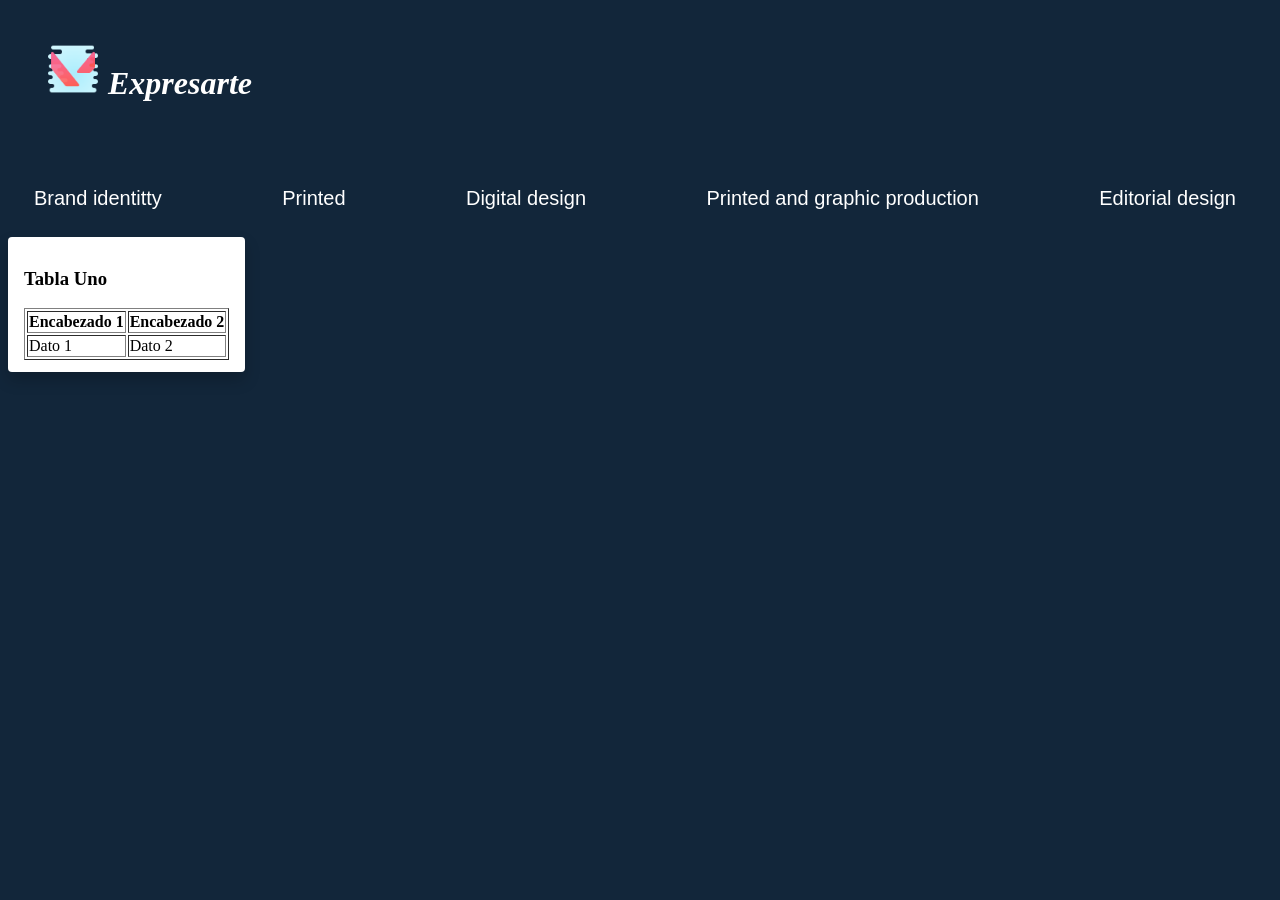
==== index.html @ c9716653 "first commit" ====
<!DOCTYPE html>
<html lang="en">
<head>
    <meta charset="UTF-8">
    <meta name="viewport" content="width=device-width, initial-scale=1.0">
    <title>Formal try</title>
    <link rel="stylesheet" href="styles.css">
</head>
<body class="body">
    <header class="navegacion">
        <ul class="navegacion logomain">
        <img src="img/valorant.png" alt="Logo de Valorant" class="logo">
        <h1 style="color: white;"><i>Expresarte</i></h1>
        </ul>
    </header>
        <ul class="navegacion">
            <li><button onclick="mostrarTab('tabla1')" class="buttons">Brand identitty</button></li>
            <li><button onclick="mostrarTab('tabla2')" class="buttons">Printed</button></li>
            <li><button onclick="mostrarTab('tabla3')" class="buttons">Digital design</button></li>
            <li><button onclick="mostrarTab('tabla3')" class="buttons">Printed and graphic production</button></li>
            <li><button onclick="mostrarTab('tabla3')" class="buttons">Editorial design</button></li>
        </ul>
    <div id="tabla1" class="contenido-tab">
        <h3>Tabla Uno</h3>
        <table border="1">
            <tr><th>Encabezado 1</th><th>Encabezado 2</th></tr>
            <tr><td>Dato 1</td><td>Dato 2</td></tr>
        </table>
    </div>
    <div id="tabla2" class="contenido-tab" style="display:none;">
        <h3>Tabla Dos</h3>
        <table border="1">
            <tr><th>Producto</th><th>Precio</th></tr>
            <tr><td>Manzanas</td><td>$1.00</td></tr>
        </table>
    </div>
    <script>
        function mostrarTab(idTab) {
            let contenidos = document.getElementsByClassName("contenido-tab");
            for (let i = 0; i < contenidos.length; i++) {
                contenidos[i].style.display = "none";
            }
            document.getElementById(idTab).style.display = "block";
        }
    </script>
</body>
</html>
---- styles.css ----
.navegacion{
    display: flex;
    justify-content: space-between;
    padding: 10px;
    list-style-type: none;
    padding-left: 20px;
    padding-right: 30px;
}

.buttons{
    display: inline-block;
    text-decoration: none;
    border:none;
    background-color: transparent; 
    color: white;
    font-size: 20px;
    cursor: pointer;
    transition: all 0.4s ease-in-out;
} 


/* cyberpunk mode */
.buttons:hover {
    text-shadow: -2px 0px 0px #00feff, 2px 0px 0px #ff4d00;
    border-color: white;
    transform: scale(1.05); 
} 

.buttons:hover {
    /* 3. Hover Styles (The "Bright" version) */
    color: #ffffff; 
    border-color: #ffffff;
    background-color: #162a44; /* Subtle background lighten */
    /* Adds a smooth outer glow */
    box-shadow: 0 0 15px rgba(255, 255, 255, 0.1);
    /* Optional: adds that chromatic "blue/red" tint from your image smoothly */
    text-shadow: -1px 0px 0px rgba(0, 255, 255, 0.5),1px 0px 0px rgba(255, 80, 0, 0.5);
}






.logo{
    width: 50px;
    height: 50px;
    margin-right: 10px;
    margin-bottom: 10px;
    justify-content: center;
}
.logomain{
    justify-content: center;

}

.body{
    /* background:black; */
    background: #12263A;
    background-repeat: no-repeat;
    background-size: cover;
}



/*  --------------------------------------------tabs of index2.html------------------------------------*/

/* Contenedor relativo para que el menú se posicione respecto al botón */
.dropdown-container {
    position: relative;
    display: inline-block;
}

/* Estilo del menú desplegable */
.contenido-tab {
    position: absolute; /* Esto hace que "flote" */
    background-color: white;
    min-width: 200px;
    box-shadow: 0px 8px 16px rgba(0,0,0,0.2); /* Sombrita como la de la imagen */
    padding: 12px 16px;
    z-index: 1; /* Para que esté por encima de todo */
    border-radius: 4px;
}

/* Estilo de los enlaces dentro del menú */
.contenido-tab a {
    color: #333;
    padding: 10px;
    text-decoration: none;
    display: block; /* Uno debajo de otro */
    border-bottom: 1px solid #f0f0f0;
}

.contenido-tab a:hover {
    background-color: #f9f9f9;
}
/* ------------------------------------------------------End tabs--------------------------------------------- */
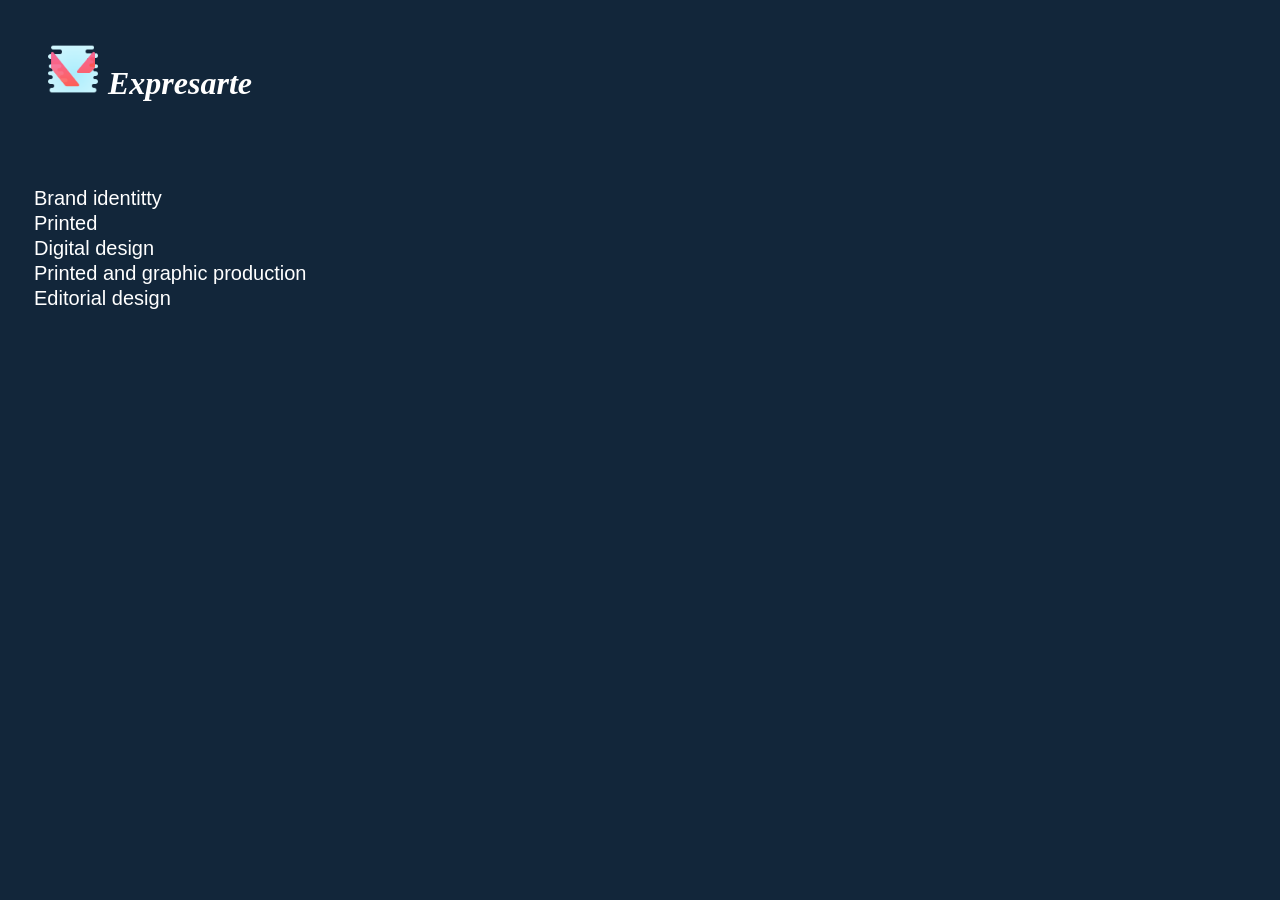
==== commit ca206d26: "2nd commit" ====
--- a/index.html
+++ b/index.html
@@ -9,18 +9,28 @@
 <body class="body">
     <header class="navegacion">
         <ul class="navegacion logomain">
-        <img src="img/valorant.png" alt="Logo de Valorant" class="logo">
+        <img src="img/icon.png" alt="Logo de Valorant" class="logo">
         <h1 style="color: white;"><i>Expresarte</i></h1>
         </ul>
     </header>
         <ul class="navegacion">
+        <div class="sub-navegacion">
             <li><button onclick="mostrarTab('tabla1')" class="buttons">Brand identitty</button></li>
             <li><button onclick="mostrarTab('tabla2')" class="buttons">Printed</button></li>
-            <li><button onclick="mostrarTab('tabla3')" class="buttons">Digital design</button></li>
-            <li><button onclick="mostrarTab('tabla3')" class="buttons">Printed and graphic production</button></li>
-            <li><button onclick="mostrarTab('tabla3')" class="buttons">Editorial design</button></li>
+            
+
+
+            <div><button onclick="toggleMenu(0)" class="buttons button-header">Digital design</button></div>
+            
+            
+
+            <li><button onclick="mostrarTab('tabla4')" class="buttons">Printed and graphic production</button></li>
+            <li><button onclick="mostrarTab('tabla5')" class="buttons">Editorial design</button></li>
+        </div>
         </ul>
-    <div id="tabla1" class="contenido-tab">
+        <ul>
+
+    <!-- <div id="tabla1" class="contenido-tab"> 
         <h3>Tabla Uno</h3>
         <table border="1">
             <tr><th>Encabezado 1</th><th>Encabezado 2</th></tr>
@@ -29,18 +39,29 @@
     </div>
     <div id="tabla2" class="contenido-tab" style="display:none;">
         <h3>Tabla Dos</h3>
-        <table border="1">
-            <tr><th>Producto</th><th>Precio</th></tr>
-            <tr><td>Manzanas</td><td>$1.00</td></tr>
-        </table>
-    </div>
+        <button type="button" onclick="window.location.href='intent/dorpdown1.html'">Volver a Tabla 1</button>
+    </div> -->
+            <div id="tabla3" class="myMenu hide menu-box">
+
+                <p><button onclick="mostrarTab('tabla3')" class="buttons">Web design</button></p>
+
+                <p><button onclick="mostrarTab('tabla4')" class="buttons">Motion graphics</button></p>
+            </div>
+        </ul>
+
     <script>
-        function mostrarTab(idTab) {
-            let contenidos = document.getElementsByClassName("contenido-tab");
-            for (let i = 0; i < contenidos.length; i++) {
-                contenidos[i].style.display = "none";
-            }
-            document.getElementById(idTab).style.display = "block";
+        // function mostrarTab(idTab) {
+        //     let contenidos = document.getElementsByClassName("contenido-tab");
+        //     for (let i = 0; i < contenidos.length; i++) {
+        //         contenidos[i].style.display = "none";
+        //     }
+        //     document.getElementById(idTab).style.display = "block";
+        // }
+        
+
+        function toggleMenu(index) {
+            var menu = document.getElementsByClassName("myMenu")[index];
+            menu.classList.toggle("show");
         }
     </script>
 </body>
--- a/styles.css
+++ b/styles.css
@@ -1,3 +1,13 @@
+
+.navegacion{
+    display: flex;
+    position: relative;
+    justify-content: space-between;
+    padding: 10px;
+    list-style-type: none;
+    padding-left: 20px;
+    padding-right: 30px;
+}
 
 .navegacion{
     display: flex;
@@ -25,19 +35,13 @@
     text-shadow: -2px 0px 0px #00feff, 2px 0px 0px #ff4d00;
     border-color: white;
     transform: scale(1.05); 
-} 
-
-.buttons:hover {
-    /* 3. Hover Styles (The "Bright" version) */
     color: #ffffff; 
     border-color: #ffffff;
-    background-color: #162a44; /* Subtle background lighten */
-    /* Adds a smooth outer glow */
+    background-color: #162a44; 
     box-shadow: 0 0 15px rgba(255, 255, 255, 0.1);
-    /* Optional: adds that chromatic "blue/red" tint from your image smoothly */
     text-shadow: -1px 0px 0px rgba(0, 255, 255, 0.5),1px 0px 0px rgba(255, 80, 0, 0.5);
 }
-
+/* final cyperpunk mode */
 
 
 
@@ -63,36 +67,34 @@
 }
 
 
+                                                            
+        /* This is the shortest way to hide something */
+.hide { display: none; }
+        /* This makes it show up */
+.show { display: block; }
 
-/*  --------------------------------------------tabs of index2.html------------------------------------*/
-
-/* Contenedor relativo para que el menú se posicione respecto al botón */
-.dropdown-container {
-    position: relative;
-    display: inline-block;
+.menu-box {
+    position: absolute; 
+    top: 40%;          
+    left: 40%;            
+    z-index: 999;       
+    background-color: black;
+    color: white;
+    padding: 10px;
+    width: 200px;
+    /* position: absolute;  
+    z-index: 999;        
+    background: white;   
+    border: 1px solid black;
+    width: 120px;
+    top: 100%;           
+    left: 0; */
 }
 
-/* Estilo del menú desplegable */
-.contenido-tab {
-    position: absolute; /* Esto hace que "flote" */
-    background-color: white;
-    min-width: 200px;
-    box-shadow: 0px 8px 16px rgba(0,0,0,0.2); /* Sombrita como la de la imagen */
-    padding: 12px 16px;
-    z-index: 1; /* Para que esté por encima de todo */
-    border-radius: 4px;
+.button-header {
+    position: relative; /* Needed for the dropdown to position correctly */
+    display: inline-block; /* Keeps the button's size to its content */
 }
 
-/* Estilo de los enlaces dentro del menú */
-.contenido-tab a {
-    color: #333;
-    padding: 10px;
-    text-decoration: none;
-    display: block; /* Uno debajo de otro */
-    border-bottom: 1px solid #f0f0f0;
-}
+                                                            
 
-.contenido-tab a:hover {
-    background-color: #f9f9f9;
-}
-/* ------------------------------------------------------End tabs--------------------------------------------- */
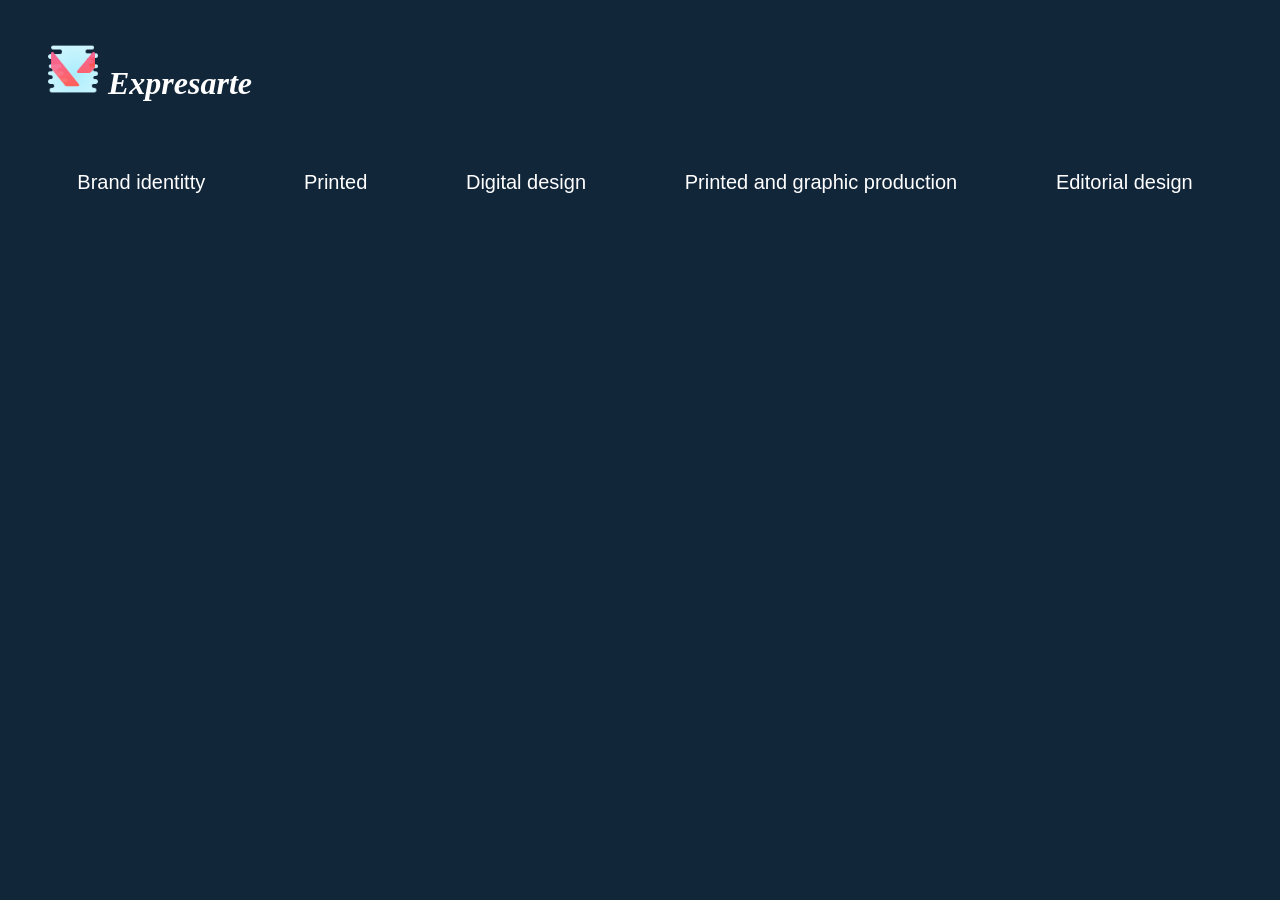
==== commit 8612c7f1: "dropdown" ====
--- a/index.html
+++ b/index.html
@@ -4,7 +4,7 @@
     <meta charset="UTF-8">
     <meta name="viewport" content="width=device-width, initial-scale=1.0">
     <title>Formal try</title>
-    <link rel="stylesheet" href="styles.css">
+    <link rel="stylesheet" href="styles/styles.css">
 </head>
 <body class="body">
     <header class="navegacion">
@@ -13,52 +13,50 @@
         <h1 style="color: white;"><i>Expresarte</i></h1>
         </ul>
     </header>
-        <ul class="navegacion">
-        <div class="sub-navegacion">
-            <li><button onclick="mostrarTab('tabla1')" class="buttons">Brand identitty</button></li>
-            <li><button onclick="mostrarTab('tabla2')" class="buttons">Printed</button></li>
+
+    <nav class="navegacion-main">
+        <div><button onclick="toggleMenu(0)" class="buttons button-header wrapper">Brand identitty</button></div>
+        <div class="myMenu hide menu-box">
+            <p><button onclick="mostrarTab('tabla3')" class="buttons">Web design</button></p>
+            <p><button onclick="mostrarTab('tabla4')" class="buttons">Motion graphics</button></p>
+        </div>
             
 
-
-            <div><button onclick="toggleMenu(0)" class="buttons button-header">Digital design</button></div>
-            
+        <div><button onclick="toggleMenu(1)" class="buttons button-header wrapper">Printed</button></div>
+        <div class="myMenu hide menu-box">
+            <p><button onclick="mostrarTab('tabla3')" class="buttons">Web design</button></p>
+            <p><button onclick="mostrarTab('tabla4')" class="buttons">Motion graphics</button></p>
+        </div>
             
 
-            <li><button onclick="mostrarTab('tabla4')" class="buttons">Printed and graphic production</button></li>
-            <li><button onclick="mostrarTab('tabla5')" class="buttons">Editorial design</button></li>
+        <div><button onclick="toggleMenu(2)" class="buttons button-header wrapper">Digital design</button></div>
+        <div class="myMenu hide menu-box">
+            <p><button onclick="mostrarTab('tabla3')" class="buttons">Web design</button></p>
+            <p><button onclick="mostrarTab('tabla4')" class="buttons">Motion graphics</button></p>
         </div>
-        </ul>
-        <ul>
+            
 
-    <!-- <div id="tabla1" class="contenido-tab"> 
-        <h3>Tabla Uno</h3>
-        <table border="1">
-            <tr><th>Encabezado 1</th><th>Encabezado 2</th></tr>
-            <tr><td>Dato 1</td><td>Dato 2</td></tr>
-        </table>
-    </div>
-    <div id="tabla2" class="contenido-tab" style="display:none;">
-        <h3>Tabla Dos</h3>
-        <button type="button" onclick="window.location.href='intent/dorpdown1.html'">Volver a Tabla 1</button>
-    </div> -->
-            <div id="tabla3" class="myMenu hide menu-box">
+        <div><button onclick="toggleMenu(3)" class="buttons button-header wrapper">Printed and graphic production</button></div>
+        <div class="myMenu hide menu-box">
+            <p><button onclick="mostrarTab('tabla3')" class="buttons">Web design</button></p>
+            <p><button onclick="mostrarTab('tabla4')" class="buttons">Motion graphics</button></p>
+        </div>
 
-                <p><button onclick="mostrarTab('tabla3')" class="buttons">Web design</button></p>
 
-                <p><button onclick="mostrarTab('tabla4')" class="buttons">Motion graphics</button></p>
-            </div>
-        </ul>
+        <div><button onclick="toggleMenu(4)" class="buttons button-header wrapper">Editorial design</button></div>
+        <div class="myMenu hide menu-box">
+            <p><button onclick="mostrarTab('tabla3')" class="buttons">Web design</button></p>
+            <p><button onclick="mostrarTab('tabla4')" class="buttons">Motion graphics</button></p>
+        </div>
+            
+    </nav>
+
+
+
+
+
 
     <script>
-        // function mostrarTab(idTab) {
-        //     let contenidos = document.getElementsByClassName("contenido-tab");
-        //     for (let i = 0; i < contenidos.length; i++) {
-        //         contenidos[i].style.display = "none";
-        //     }
-        //     document.getElementById(idTab).style.display = "block";
-        // }
-        
-
         function toggleMenu(index) {
             var menu = document.getElementsByClassName("myMenu")[index];
             menu.classList.toggle("show");
--- a/styles/styles.css
+++ b/styles/styles.css
@@ -0,0 +1,92 @@
+
+.navegacion{
+    display: flex;
+    justify-content: space-between;
+    padding: 10px;
+    list-style-type: none;
+    padding-left: 20px;
+    padding-right: 30px;
+}
+
+.navegacion-main{
+    display: flex;
+    justify-content: space-around;
+    padding: 10px;
+    list-style-type: none;
+    padding-left: 20px;
+    padding-right: 30px;
+    flex-direction: row;
+    position: relative;
+}
+
+.buttons{
+    display: inline-block;
+    text-decoration: none;
+    border:none;
+    background-color: transparent; 
+    color: white;
+    font-size: 20px;
+    cursor: pointer;
+    transition: all 0.4s ease-in-out;
+} 
+
+
+/* cyberpunk mode */
+.buttons:hover {
+    text-shadow: -2px 0px 0px #00feff, 2px 0px 0px #ff4d00;
+    border-color: white;
+    transform: scale(1.05); 
+    color: #ffffff; 
+    border-color: #ffffff;
+    background-color: #162a44; 
+    box-shadow: 0 0 15px rgba(255, 255, 255, 0.1);
+    text-shadow: -1px 0px 0px rgba(0, 255, 255, 0.5),1px 0px 0px rgba(255, 80, 0, 0.5);
+}
+/* final cyperpunk mode */
+
+
+
+
+
+.logo{
+    width: 50px;
+    height: 50px;
+    margin-right: 10px;
+    margin-bottom: 10px;
+    justify-content: center;
+}
+.logomain{
+    justify-content: center;
+
+}
+
+.body{
+    /* background:black; */
+    background: #12263A;
+    background-repeat: no-repeat;
+    background-size: cover;
+}
+
+
+                                                            
+        /* This is the shortest way to hide something */
+.hide { display: none; }
+        /* This makes it show up */
+.show { display: block; }
+
+.menu-box {
+    position: absolute; 
+    background-color: black;
+    color: white;
+    padding: 10px;
+    width: 200px;
+    margin-top: 30px;
+}
+
+.button-header {
+    position: relative; /* Needed for the dropdown to position correctly */
+    display: inline-block; /* Keeps the button's size to its content */
+}
+
+                                                            
+
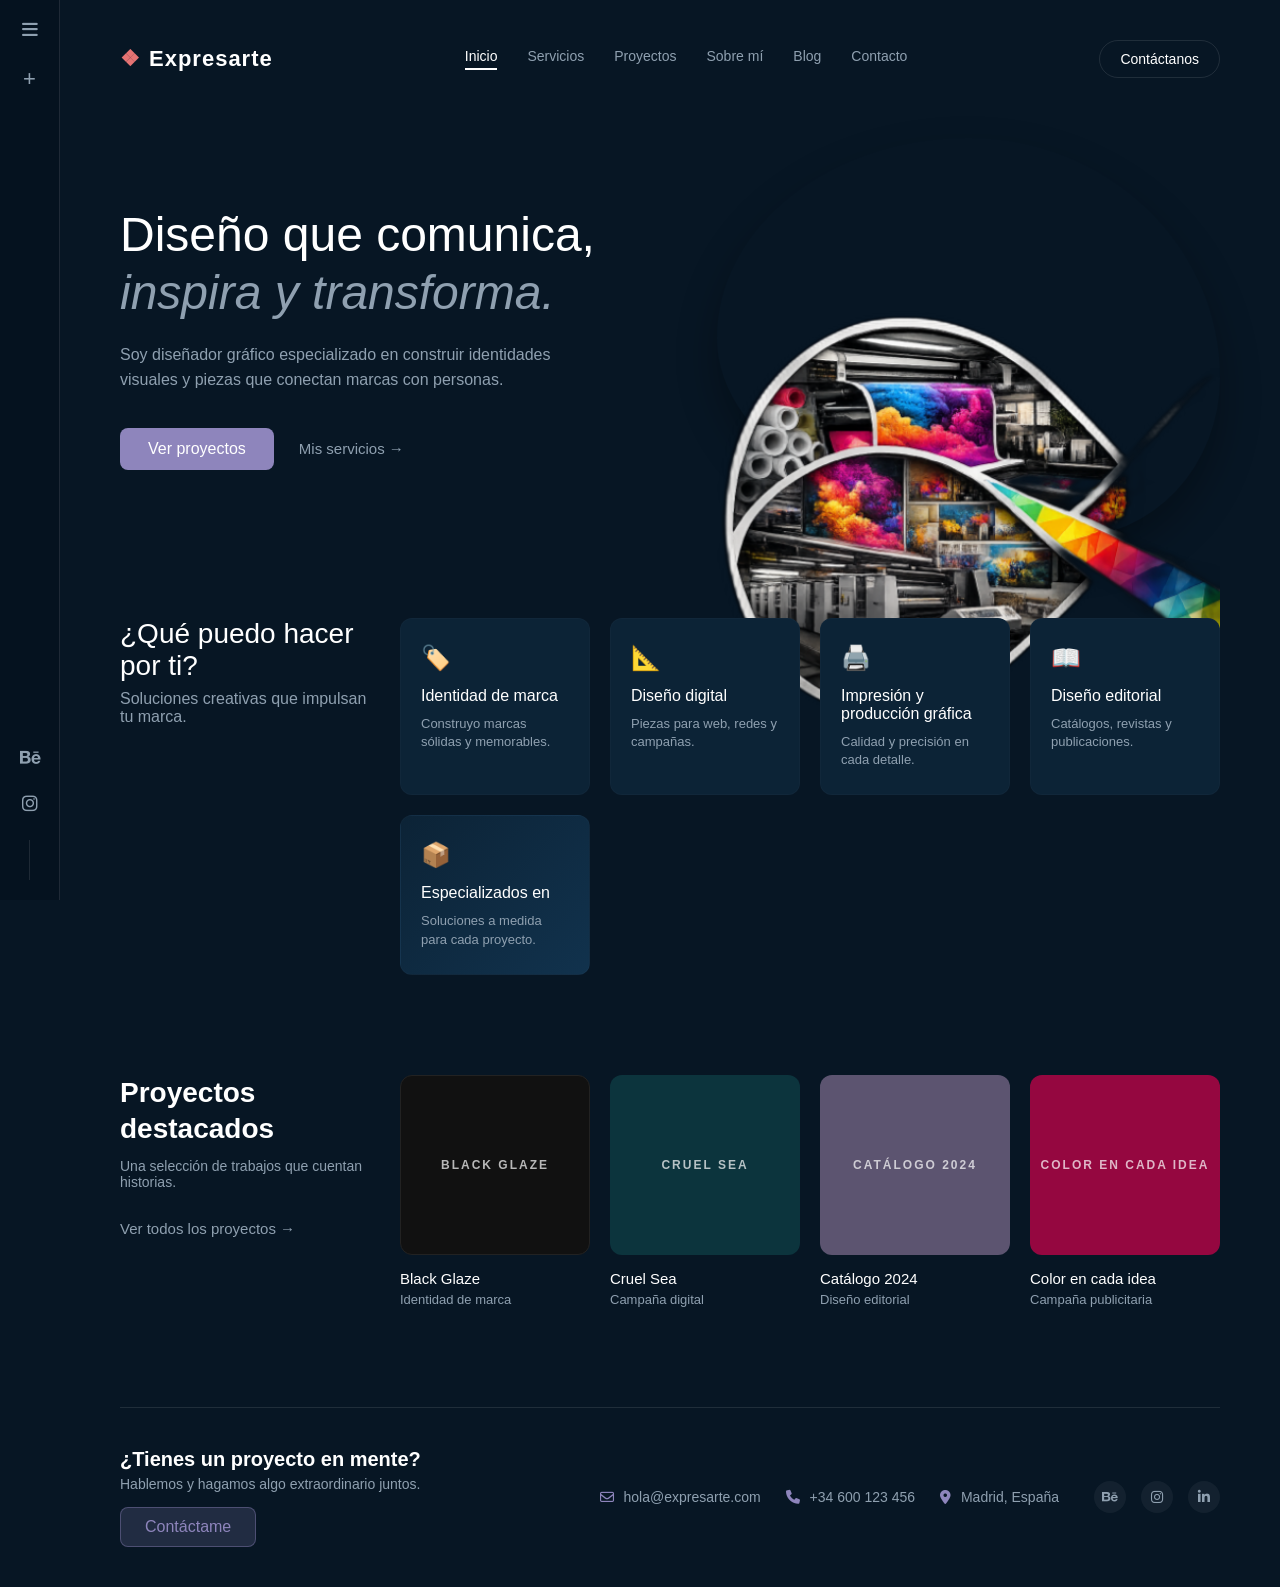
==== commit 5cfecded: "New structure and style" ====
--- a/index.html
+++ b/index.html
@@ -1,66 +1,147 @@
-<!DOCTYPE html>
-<html lang="en">
-<head>
-    <meta charset="UTF-8">
-    <meta name="viewport" content="width=device-width, initial-scale=1.0">
-    <title>Formal try</title>
-    <link rel="stylesheet" href="styles/styles.css">
-</head>
-<body class="body">
-    <header class="navegacion">
-        <ul class="navegacion logomain">
-        <img src="img/icon.png" alt="Logo de Valorant" class="logo">
-        <h1 style="color: white;"><i>Expresarte</i></h1>
-        </ul>
-    </header>
-
-    <nav class="navegacion-main">
-        <div><button onclick="toggleMenu(0)" class="buttons button-header wrapper">Brand identitty</button></div>
-        <div class="myMenu hide menu-box">
-            <p><button onclick="mostrarTab('tabla3')" class="buttons">Web design</button></p>
-            <p><button onclick="mostrarTab('tabla4')" class="buttons">Motion graphics</button></p>
-        </div>
-            
-
-        <div><button onclick="toggleMenu(1)" class="buttons button-header wrapper">Printed</button></div>
-        <div class="myMenu hide menu-box">
-            <p><button onclick="mostrarTab('tabla3')" class="buttons">Web design</button></p>
-            <p><button onclick="mostrarTab('tabla4')" class="buttons">Motion graphics</button></p>
-        </div>
-            
-
-        <div><button onclick="toggleMenu(2)" class="buttons button-header wrapper">Digital design</button></div>
-        <div class="myMenu hide menu-box">
-            <p><button onclick="mostrarTab('tabla3')" class="buttons">Web design</button></p>
-            <p><button onclick="mostrarTab('tabla4')" class="buttons">Motion graphics</button></p>
-        </div>
-            
-
-        <div><button onclick="toggleMenu(3)" class="buttons button-header wrapper">Printed and graphic production</button></div>
-        <div class="myMenu hide menu-box">
-            <p><button onclick="mostrarTab('tabla3')" class="buttons">Web design</button></p>
-            <p><button onclick="mostrarTab('tabla4')" class="buttons">Motion graphics</button></p>
-        </div>
-
-
-        <div><button onclick="toggleMenu(4)" class="buttons button-header wrapper">Editorial design</button></div>
-        <div class="myMenu hide menu-box">
-            <p><button onclick="mostrarTab('tabla3')" class="buttons">Web design</button></p>
-            <p><button onclick="mostrarTab('tabla4')" class="buttons">Motion graphics</button></p>
-        </div>
-            
-    </nav>
-
-
-
-
-
-
-    <script>
-        function toggleMenu(index) {
-            var menu = document.getElementsByClassName("myMenu")[index];
-            menu.classList.toggle("show");
-        }
-    </script>
-</body>
-</html>+<!DOCTYPE html>
+<html lang="es">
+<head>
+    <meta charset="UTF-8">
+    <meta name="viewport" content="width=device-width, initial-scale=1.0">
+    <title>Expresarte - Portafolio de Diseño</title>
+    <link rel="stylesheet" href="styles.css">
+    <link rel="stylesheet" href="https://cdnjs.cloudflare.com/ajax/libs/font-awesome/6.0.0/css/all.min.css">
+</head>
+<body>
+
+    <aside class="sidebar">
+        <div class="sidebar-top">
+            <button class="menu-toggle"><i class="fa-solid fa-bars"></i></button>
+            <button class="add-btn">+</button>
+        </div>
+        <div class="sidebar-bottom">
+            <a href="#"><i class="fa-brands fa-behance"></i></a>
+            <a href="#"><i class="fa-brands fa-instagram"></i></a>
+            <div class="line"></div>
+        </div>
+    </aside>
+
+    <main class="main-container">
+
+        <header class="navbar">
+            <div class="logo">
+                <span class="logo-icon">❖</span> Expresarte
+            </div>
+            <nav class="nav-links">
+                <a href="#" class="active">Inicio</a>
+                <a href="#">Servicios</a>
+                <a href="#">Proyectos</a>
+                <a href="#">Sobre mí</a>
+                <a href="#">Blog</a>
+                <a href="#">Contacto</a>
+            </nav>
+            <a href="#" class="btn-outline">Contáctanos</a>
+        </header>
+
+        <section class="hero">
+            <div class="hero-text">
+                <h1>Diseño que comunica, <span class="italic-text">inspira y transforma.</span></h1>
+                <p>Soy diseñador gráfico especializado en construir identidades visuales y piezas que conectan marcas con personas.</p>
+                <div class="hero-cta">
+                    <a href="#" class="btn-primary">Ver proyectos</a>
+                    <a href="#" class="btn-link">Mis servicios →</a>
+                </div>
+            </div>
+            <div class="hero-image-container">
+                <div class="hero-shape-bg"><img src="schemebg.png" alt="imagen"></div>
+            </div>
+        </section>
+
+        <section class="services">
+            <div class="section-title">
+                <h2>¿Qué puedo hacer por ti?</h2>
+                <p>Soluciones creativas que impulsan tu marca.</p>
+            </div>
+            <div class="services-grid">
+                <div class="service-card">
+                    <div class="service-icon">🏷️</div>
+                    <h3>Identidad de marca</h3>
+                    <p>Construyo marcas sólidas y memorables.</p>
+                </div>
+                <div class="service-card">
+                    <div class="service-icon">📐</div>
+                    <h3>Diseño digital</h3>
+                    <p>Piezas para web, redes y campañas.</p>
+                </div>
+                <div class="service-card">
+                    <div class="service-icon">🖨️</div>
+                    <h3>Impresión y producción gráfica</h3>
+                    <p>Calidad y precisión en cada detalle.</p>
+                </div>
+                <div class="service-card">
+                    <div class="service-icon">📖</div>
+                    <h3>Diseño editorial</h3>
+                    <p>Catálogos, revistas y publicaciones.</p>
+                </div>
+                <div class="service-card highlight">
+                    <div class="service-icon">📦</div>
+                    <h3>Especializados en</h3>
+                    <p>Soluciones a medida para cada proyecto.</p>
+                </div>
+            </div>
+        </section>
+
+        <section class="projects">
+            <div class="section-title-side">
+                <h2>Proyectos destacados</h2>
+                <p>Una selección de trabajos que cuentan historias.</p>
+                <a href="#" class="btn-link-alt">Ver todos los proyectos →</a>
+            </div>
+            <div class="projects-grid">
+                <div class="project-card">
+                    <div class="project-img bg-black-glaze">
+                        <span class="mock-logo">BLACK GLAZE</span>
+                    </div>
+                    <h3>Black Glaze</h3>
+                    <p>Identidad de marca</p>
+                </div>
+                <div class="project-card">
+                    <div class="project-img bg-cruel-sea">
+                        <span class="mock-logo">CRUEL SEA</span>
+                    </div>
+                    <h3>Cruel Sea</h3>
+                    <p>Campaña digital</p>
+                </div>
+                <div class="project-card">
+                    <div class="project-img bg-catalogo">
+                        <span class="mock-logo">CATÁLOGO 2024</span>
+                    </div>
+                    <h3>Catálogo 2024</h3>
+                    <p>Diseño editorial</p>
+                </div>
+                <div class="project-card">
+                    <div class="project-img bg-color-idea">
+                        <span class="mock-logo">COLOR EN CADA IDEA</span>
+                    </div>
+                    <h3>Color en cada idea</h3>
+                    <p>Campaña publicitaria</p>
+                </div>
+            </div>
+        </section>
+
+        <footer class="footer-banner">
+            <div class="footer-cta">
+                <h3>¿Tienes un proyecto en mente?</h3>
+                <p>Hablemos y hagamos algo extraordinario juntos.</p>
+                <a href="#" class="btn-primary-light">Contáctame</a>
+            </div>
+            <div class="footer-info">
+                <span><i class="fa-regular fa-envelope"></i> hola@expresarte.com</span>
+                <span><i class="fa-solid fa-phone"></i> +34 600 123 456</span>
+                <span><i class="fa-solid fa-location-dot"></i> Madrid, España</span>
+                <div class="footer-socials">
+                    <a href="#"><i class="fa-brands fa-behance"></i></a>
+                    <a href="#"><i class="fa-brands fa-instagram"></i></a>
+                    <a href="#"><i class="fa-brands fa-linkedin-in"></i></a>
+                </div>
+            </div>
+        </footer>
+
+    </main>
+</body>
+</html>
--- a/styles.css
+++ b/styles.css
@@ -0,0 +1,438 @@
+
+:root {
+    --bg-dark: #071624;
+    --bg-card: #0c2336;
+    --text-light: #ffffff;
+    --text-muted: #8fa0b0;
+    --accent-purple: #8e85bc;
+    --accent-purple-hover: #776ea3;
+    --border-color: rgba(255, 255, 255, 0.1);
+}
+
+* {
+    margin: 0;
+    padding: 0;
+    box-sizing: border-box;
+    font-family: 'Segoe UI', Tahoma, Geneva, Verdana, sans-serif;
+}
+
+body {
+    background-color: var(--bg-dark);
+    color: var(--text-light);
+    display: flex;
+    min-height: 100vh;
+    overflow-x: hidden;
+}
+
+
+.sidebar {
+    width: 60px;
+    background-color: rgba(5, 15, 26, 0.5);
+    border-right: 1px solid var(--border-color);
+    display: flex;
+    flex-direction: column;
+    justify-content: space-between;
+    align-items: center;
+    padding: 20px 0;
+    position: fixed;
+    height: 100vh;
+    z-index: 10;
+}
+
+.sidebar-top, .sidebar-bottom {
+    display: flex;
+    flex-direction: column;
+    align-items: center;
+    gap: 25px;
+}
+
+.sidebar button, .sidebar a {
+    background: none;
+    border: none;
+    color: var(--text-muted);
+    font-size: 18px;
+    cursor: pointer;
+    text-decoration: none;
+    transition: color 0.3s;
+}
+
+.sidebar a:hover, .sidebar button:hover {
+    color: var(--text-light);
+}
+
+.add-btn {
+    font-size: 22px !important;
+}
+
+.line {
+    width: 1px;
+    height: 40px;
+    background-color: var(--border-color);
+}
+
+
+.main-container {
+    margin-left: 60px;
+    width: calc(100% - 60px);
+    padding: 40px 60px;
+    max-width: 1400px;
+    margin-right: auto;
+}
+
+
+.navbar {
+    display: flex;
+    justify-content: space-between;
+    align-items: center;
+    margin-bottom: 60px;
+}
+
+.logo {
+    font-size: 22px;
+    font-weight: bold;
+    letter-spacing: 1px;
+    display: flex;
+    align-items: center;
+    gap: 8px;
+}
+
+.logo-icon {
+    color: #e57373; /* Tono coral suave del isotipo original */
+}
+
+.nav-links {
+    display: flex;
+    gap: 30px;
+}
+
+.nav-links a {
+    color: var(--text-muted);
+    text-decoration: none;
+    font-size: 14px;
+    transition: color 0.3s;
+}
+
+.nav-links a:hover, .nav-links a.active {
+    color: var(--text-light);
+    border-bottom: 2px solid var(--text-light);
+    padding-bottom: 4px;
+}
+
+
+.btn-outline {
+    border: 1px solid var(--border-color);
+    padding: 10px 20px;
+    border-radius: 20px;
+    color: var(--text-light);
+    text-decoration: none;
+    font-size: 14px;
+    transition: background 0.3s;
+}
+
+.btn-outline:hover {
+    background-color: rgba(255, 255, 255, 0.05);
+}
+
+.btn-primary {
+    background-color: var(--accent-purple);
+    color: var(--text-light);
+    padding: 12px 28px;
+    border-radius: 8px;
+    text-decoration: none;
+    font-weight: 500;
+    transition: background 0.3s;
+}
+
+.btn-primary:hover {
+    background-color: var(--accent-purple-hover);
+}
+
+.btn-link, .btn-link-alt {
+    color: var(--text-muted);
+    text-decoration: none;
+    display: inline-flex;
+    align-items: center;
+    font-size: 15px;
+    transition: color 0.3s;
+}
+
+.btn-link:hover, .btn-link-alt:hover {
+    color: var(--text-light);
+}
+
+
+.hero {
+    display: grid;
+    grid-template-columns: 1.2fr 1fr;
+    gap: 40px;
+    align-items: center;
+    margin-bottom: 80px;
+}
+
+.hero-text h1 {
+    font-size: 48px;
+    font-weight: 400;
+    line-height: 1.2;
+    margin-bottom: 20px;
+}
+
+.italic-text {
+    font-style: italic;
+    color: var(--text-muted);
+}
+
+.hero-text p {
+    color: var(--text-muted);
+    font-size: 16px;
+    line-height: 1.6;
+    margin-bottom: 35px;
+    max-width: 450px;
+}
+
+.hero-cta {
+    display: flex;
+    align-items: center;
+    gap: 25px;
+}
+
+
+.hero-image-container {
+    height: 400px;
+    background-image: url('https://via.placeholder.com/600x400/162e44/ffffff?text=Imagen+Organica+Expresarte'); 
+    background-size: cover;
+    background-position: center;
+    border-radius: 50% 50% 30% 70% / 50% 60% 40% 50%; 
+    box-shadow: 0 20px 40px rgba(0,0,0,0.3);
+}
+
+.hero-shape-bg {
+    display: flex ;
+    height: 700px ;
+
+}
+
+.section-title h2 {
+    font-size: 28px;
+    margin-bottom: 8px;
+    font-weight: 500;
+}
+
+.section-title p {
+    color: var(--text-muted);
+    margin-bottom: 30px;
+}
+
+
+.services {
+    display: grid;
+    grid-template-columns: 250px 1fr;
+    gap: 30px;
+    margin-bottom: 100px;
+}
+
+.services-grid {
+    display: grid;
+    grid-template-columns: repeat(auto-fit, minmax(180px, 1fr));
+    gap: 20px;
+}
+
+.service-card {
+    background-color: var(--bg-card);
+    padding: 25px 20px;
+    border-radius: 12px;
+    border: 1px solid rgba(255,255,255,0.02);
+    transition: transform 0.3s, box-shadow 0.3s;
+}
+
+.service-card:hover {
+    transform: translateY(-5px);
+    box-shadow: 0 10px 20px rgba(0,0,0,0.2);
+}
+
+.service-icon {
+    font-size: 24px;
+    margin-bottom: 15px;
+}
+
+.service-card h3 {
+    font-size: 16px;
+    margin-bottom: 10px;
+    font-weight: 500;
+}
+
+.service-card p {
+    color: var(--text-muted);
+    font-size: 13px;
+    line-height: 1.4;
+}
+
+/* Variación de tarjeta resaltada al final */
+.service-card.highlight {
+    background: linear-gradient(135deg, #0c2336 0%, #11324d 100%);
+}
+
+/* --- PROJECTS --- */
+.projects {
+    display: grid;
+    grid-template-columns: 250px 1fr;
+    gap: 30px;
+    margin-bottom: 100px;
+}
+
+.section-title-side h2 {
+    font-size: 28px;
+    margin-bottom: 10px;
+    line-height: 1.3;
+}
+
+.section-title-side p {
+    color: var(--text-muted);
+    margin-bottom: 30px;
+    font-size: 14px;
+}
+
+.projects-grid {
+    display: grid;
+    grid-template-columns: repeat(4, 1fr);
+    gap: 20px;
+}
+
+.project-card {
+    display: flex;
+    flex-direction: column;
+}
+
+.project-img {
+    height: 180px;
+    border-radius: 12px;
+    margin-bottom: 15px;
+    display: flex;
+    align-items: center;
+    justify-content: center;
+    overflow: hidden;
+    background-size: cover;
+    background-position: center;
+    transition: filter 0.3s;
+}
+
+.project-card:hover .project-img {
+    filter: brightness(1.1);
+}
+
+.project-card h3 {
+    font-size: 15px;
+    margin-bottom: 5px;
+    font-weight: 500;
+}
+
+.project-card p {
+    color: var(--text-muted);
+    font-size: 13px;
+}
+
+/* Colores/Fondos temporales para los Mockups de proyectos */
+.bg-black-glaze { background-color: #111111; color: #fff; border: 1px solid #222;}
+.bg-cruel-sea { background-color: #0c343d; color: #fff; }
+.bg-catalogo { background-color: #5c5470; color: #fff; }
+.bg-color-idea { background-color: #950740; color: #fff; }
+
+.mock-logo {
+    font-size: 12px;
+    letter-spacing: 2px;
+    font-weight: bold;
+    opacity: 0.7;
+}
+
+.footer-banner {
+    border-top: 1px solid var(--border-color);
+    padding-top: 40px;
+    display: flex;
+    justify-content: space-between;
+    align-items: center;
+    flex-wrap: wrap;
+    gap: 30px;
+}
+
+.footer-cta h3 {
+    font-size: 20px;
+    margin-bottom: 5px;
+}
+
+.footer-cta p {
+    color: var(--text-muted);
+    font-size: 14px;
+    margin-bottom: 15px;
+}
+
+.btn-primary-light {
+    display: inline-block;
+    background-color: rgba(142, 133, 188, 0.2);
+    color: var(--accent-purple);
+    padding: 10px 24px;
+    border-radius: 8px;
+    text-decoration: none;
+    font-weight: 500;
+    border: 1px solid rgba(142, 133, 188, 0.4);
+    transition: all 0.3s;
+}
+
+.btn-primary-light:hover {
+    background-color: var(--accent-purple);
+    color: #fff;
+}
+
+.footer-info {
+    display: flex;
+    align-items: center;
+    gap: 25px;
+    color: var(--text-muted);
+    font-size: 14px;
+}
+
+.footer-info span i {
+    margin-right: 6px;
+    color: var(--accent-purple);
+}
+
+.footer-socials {
+    display: flex;
+    gap: 15px;
+    margin-left: 10px;
+}
+
+.footer-socials a {
+    color: var(--text-muted);
+    background-color: rgba(255,255,255,0.05);
+    width: 32px;
+    height: 32px;
+    display: flex;
+    align-items: center;
+    justify-content: center;
+    border-radius: 50%;
+    text-decoration: none;
+    font-size: 14px;
+    transition: background 0.3s, color 0.3s;
+}
+
+.footer-socials a:hover {
+    background-color: var(--text-light);
+    color: var(--bg-dark);
+}
+
+/* --- RESPONSIVE / ADAPTABILIDAD --- */
+@media (max-width: 1024px) {
+    .hero { grid-template-columns: 1fr; text-align: center; }
+    .hero-text p { margin-left: auto; margin-right: auto; }
+    .hero-cta { justify-content: center; }
+    .services, .projects { grid-template-columns: 1fr; }
+    .projects-grid { grid-template-columns: repeat(2, 1fr); }
+    .footer-banner { flex-direction: column; text-align: center; }
+    .footer-info { flex-direction: column; gap: 15px; }
+}
+
+@media (max-width: 600px) {
+    .navbar { flex-direction: column; gap: 20px; }
+    .nav-links { flex-wrap: wrap; justify-content: center; gap: 15px; }
+    .projects-grid { grid-template-columns: 1fr; }
+    .main-container { padding: 20px; }
+}
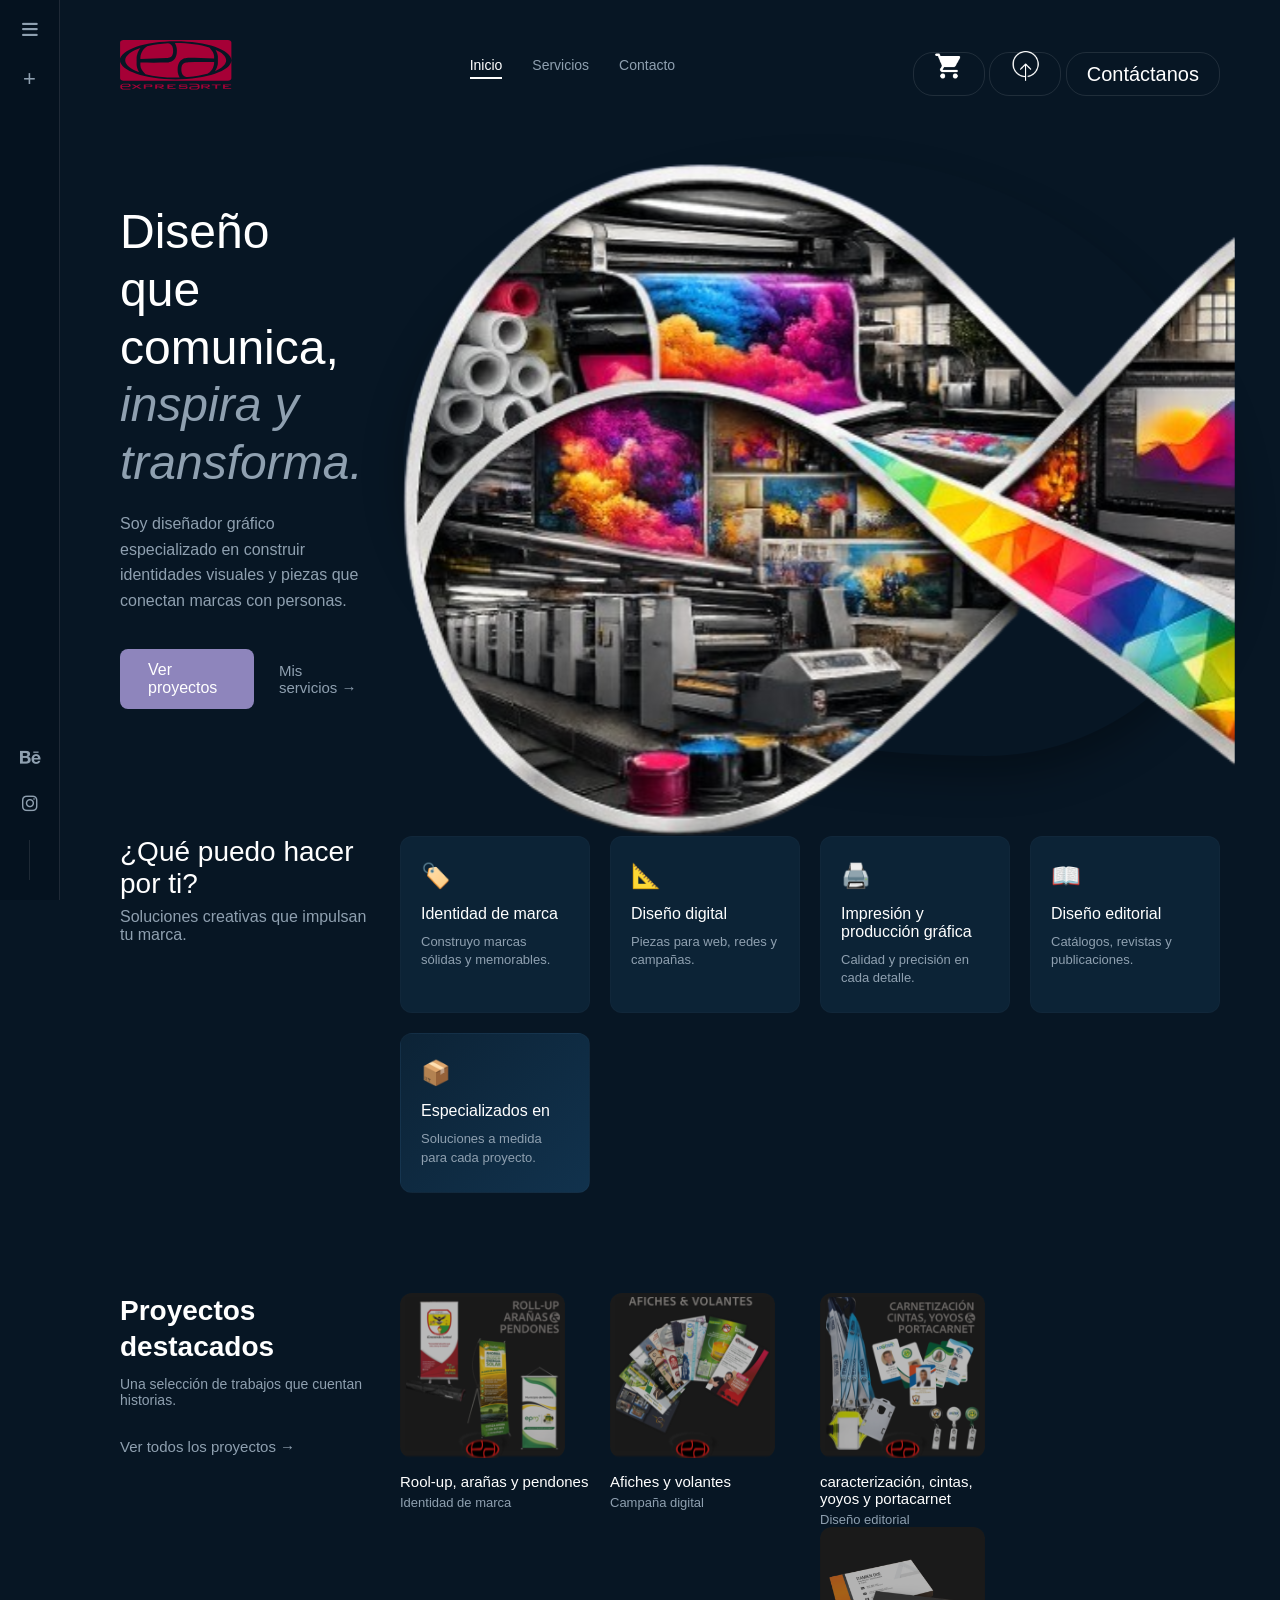
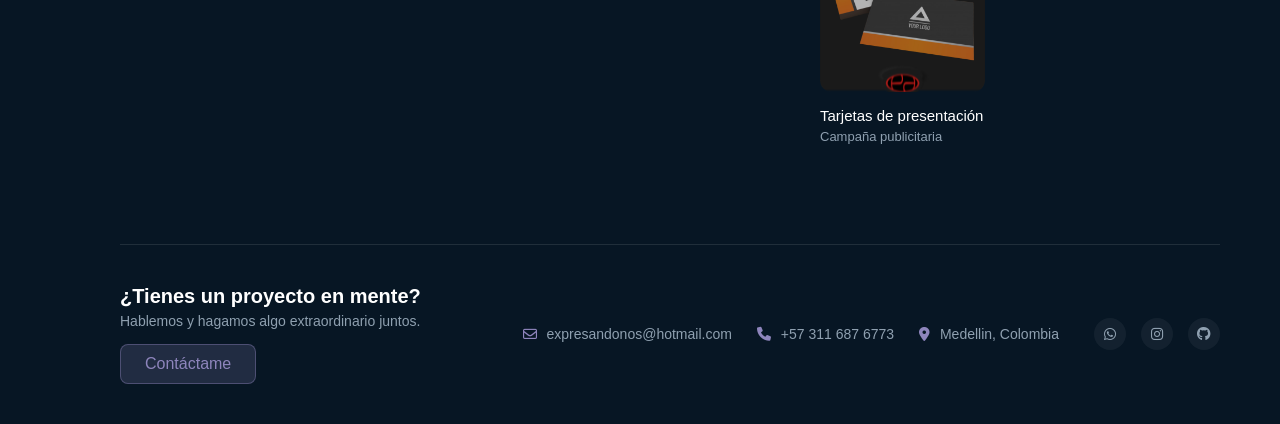
==== commit c70094dc: "More functionalities added" ====
--- a/index.html
+++ b/index.html
@@ -4,6 +4,7 @@
     <meta charset="UTF-8">
     <meta name="viewport" content="width=device-width, initial-scale=1.0">
     <title>Expresarte - Portafolio de Diseño</title>
+    <link rel="icon" type="image/x-icon" href="resources_expresarte/imagenes/logo.svg">
     <link rel="stylesheet" href="styles.css">
     <link rel="stylesheet" href="https://cdnjs.cloudflare.com/ajax/libs/font-awesome/6.0.0/css/all.min.css">
 </head>
@@ -25,17 +26,18 @@
 
         <header class="navbar">
             <div class="logo">
-                <span class="logo-icon">❖</span> Expresarte
+                <span class="logo-icon"><img src="resources_expresarte/imagenes/logo.svg" alt="Logo expresarte"></span> 
             </div>
             <nav class="nav-links">
                 <a href="#" class="active">Inicio</a>
                 <a href="#">Servicios</a>
-                <a href="#">Proyectos</a>
-                <a href="#">Sobre mí</a>
-                <a href="#">Blog</a>
                 <a href="#">Contacto</a>
             </nav>
-            <a href="#" class="btn-outline">Contáctanos</a>
+            <nav>
+            <a href="#"class="btn-outline"><img src="resources_expresarte/imagenes/shopping-cart.svg" alt="Shopping-kart" style="height: 30px;width:30px;"></a>
+                <a href="#"class="btn-outline"><img src="resources_expresarte/imagenes/login.svg" alt="Login" style="height: 30px;width:30px;"></a>
+            <a href="resources_expresarte/aditions/FormWebToWhatsapp/index.html" target="_blank" class="btn-outline">Contáctanos</a>
+            </nav>
         </header>
 
         <section class="hero">
@@ -47,8 +49,8 @@
                     <a href="#" class="btn-link">Mis servicios →</a>
                 </div>
             </div>
-            <div class="hero-image-container">
-                <div class="hero-shape-bg"><img src="schemebg.png" alt="imagen"></div>
+            <div class="hero-image-container" style=" padding-bottom: 600px;">
+                <div class="hero-shape-bg"><img src="resources_expresarte/imagenes/img.svg" alt="imagen"></div>
             </div>
         </section>
 
@@ -94,31 +96,33 @@
             </div>
             <div class="projects-grid">
                 <div class="project-card">
-                    <div class="project-img bg-black-glaze">
-                        <span class="mock-logo">BLACK GLAZE</span>
+                    <div class="project-img bg-cruel-sea">
+                        <span class="mock-logo" ><img src="resources_expresarte/imagenes/roll_up.svg" alt=""></span>
                     </div>
-                    <h3>Black Glaze</h3>
+                    <h3>Rool-up, arañas y pendones</h3>
                     <p>Identidad de marca</p>
                 </div>
                 <div class="project-card">
                     <div class="project-img bg-cruel-sea">
-                        <span class="mock-logo">CRUEL SEA</span>
+                        <span class="mock-logo"><img src="resources_expresarte/imagenes/Afiches.svg" alt=""></span>
                     </div>
-                    <h3>Cruel Sea</h3>
+                    <h3>Afiches y volantes</h3>
                     <p>Campaña digital</p>
                 </div>
                 <div class="project-card">
-                    <div class="project-img bg-catalogo">
-                        <span class="mock-logo">CATÁLOGO 2024</span>
+                    <div class="project-card">
+                    <div class="project-img bg-cruel-sea">
+                        <span class="mock-logo"><img src="resources_expresarte/imagenes/carnets.svg" alt=""></span>
                     </div>
-                    <h3>Catálogo 2024</h3>
+                    <h3>caracterización, cintas, yoyos y portacarnet</h3>
                     <p>Diseño editorial</p>
                 </div>
                 <div class="project-card">
-                    <div class="project-img bg-color-idea">
-                        <span class="mock-logo">COLOR EN CADA IDEA</span>
+                    <div class="project-card">
+                    <div class="project-img bg-cruel-sea">
+                        <span class="mock-logo"><img src="resources_expresarte/imagenes/precentation-cards.svg" alt=""></span>
                     </div>
-                    <h3>Color en cada idea</h3>
+                    <h3>Tarjetas de presentación</h3>
                     <p>Campaña publicitaria</p>
                 </div>
             </div>
@@ -128,16 +132,16 @@
             <div class="footer-cta">
                 <h3>¿Tienes un proyecto en mente?</h3>
                 <p>Hablemos y hagamos algo extraordinario juntos.</p>
-                <a href="#" class="btn-primary-light">Contáctame</a>
+                <a href="resources_expresarte/aditions/FormWebToWhatsapp/index.html" target="_blank" class="btn-primary-light">Contáctame</a>
             </div>
             <div class="footer-info">
-                <span><i class="fa-regular fa-envelope"></i> hola@expresarte.com</span>
-                <span><i class="fa-solid fa-phone"></i> +34 600 123 456</span>
-                <span><i class="fa-solid fa-location-dot"></i> Madrid, España</span>
+                <span><i class="fa-regular fa-envelope"></i> expresandonos@hotmail.com</span>
+                <span><i class="fa-solid fa-phone"></i> +57 311 687 6773</span>
+                <span><i class="fa-solid fa-location-dot"></i> Medellin, Colombia</span>
                 <div class="footer-socials">
-                    <a href="#"><i class="fa-brands fa-behance"></i></a>
-                    <a href="#"><i class="fa-brands fa-instagram"></i></a>
-                    <a href="#"><i class="fa-brands fa-linkedin-in"></i></a>
+                    <a href="resources_expresarte/aditions/FormWebToWhatsapp/index.html" target="_blank"><i class="fa-brands fa-whatsapp"></i></a>
+                    <a href="https://www.instagram.com/expresarte.publicidad.y.papel?utm_source=qr&igsi=YTZpdWx2ejd6Y3B0" target="_blank"><i class="fa-brands fa-instagram"></i></a>
+                    <a href="https://github.com/sberrio102o/expresarte.git" target="_blank"><i class="fa-brands fa-github"></i></a>
                 </div>
             </div>
         </footer>
--- a/styles.css
+++ b/styles.css
@@ -123,10 +123,13 @@
     border: 1px solid var(--border-color);
     padding: 10px 20px;
     border-radius: 20px;
-    color: var(--text-light);
-    text-decoration: none;
-    font-size: 14px;
+    align-items: center;
+    color: var(--text-light);
+    text-decoration: none;
+    /* font-size: 14px; */
+    font-size: 20px;
     transition: background 0.3s;
+
 }
 
 .btn-outline:hover {
@@ -330,11 +333,12 @@
     font-size: 13px;
 }
 
-/* Colores/Fondos temporales para los Mockups de proyectos */
-.bg-black-glaze { background-color: #111111; color: #fff; border: 1px solid #222;}
-.bg-cruel-sea { background-color: #0c343d; color: #fff; }
-.bg-catalogo { background-color: #5c5470; color: #fff; }
-.bg-color-idea { background-color: #950740; color: #fff; }
+/* Voy a dejar el fondo como "bg-square-base" por que si le cambio el nombre no da 
+PD:no se por que ptm */
+
+.bg-cruel-sea { background-image:url(resources_expresarte/imagenes/Cuadrado_base.svg); height: 165px;width:165px ; }
+
+
 
 .mock-logo {
     font-size: 12px;
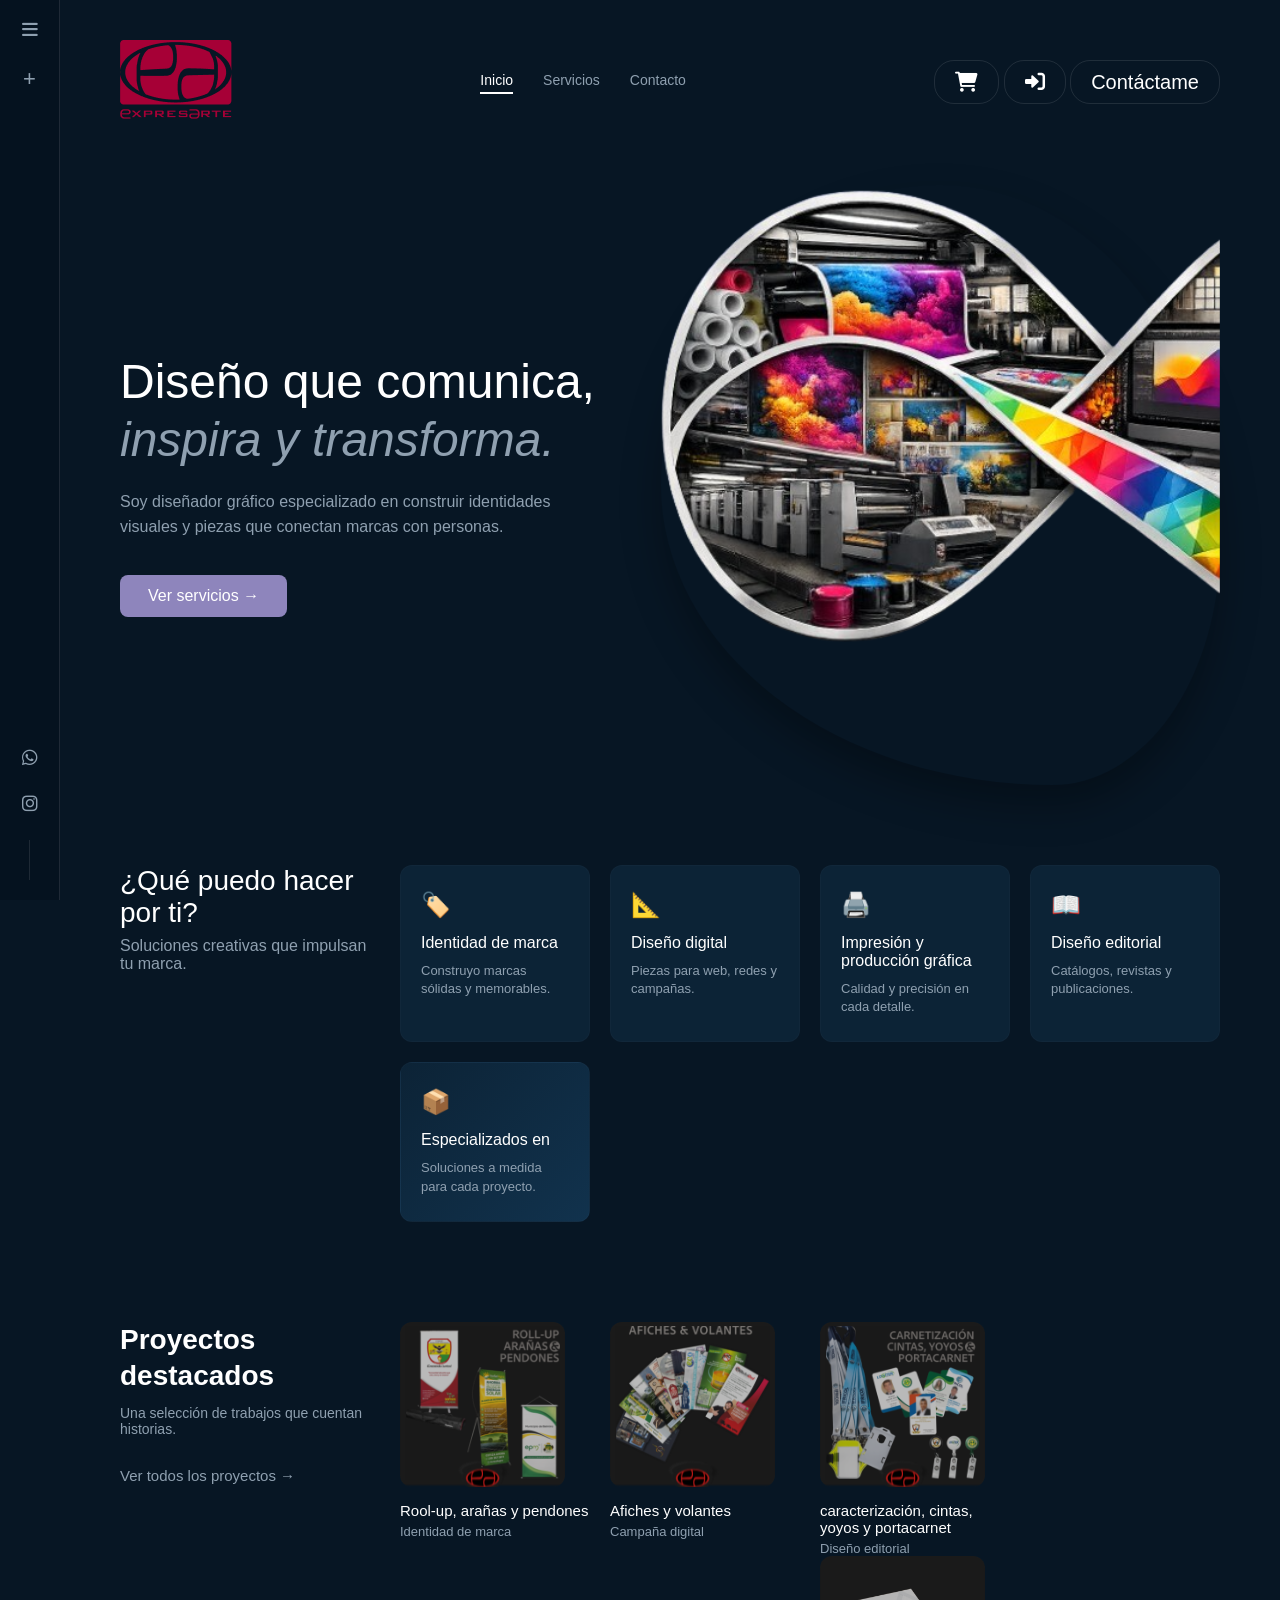
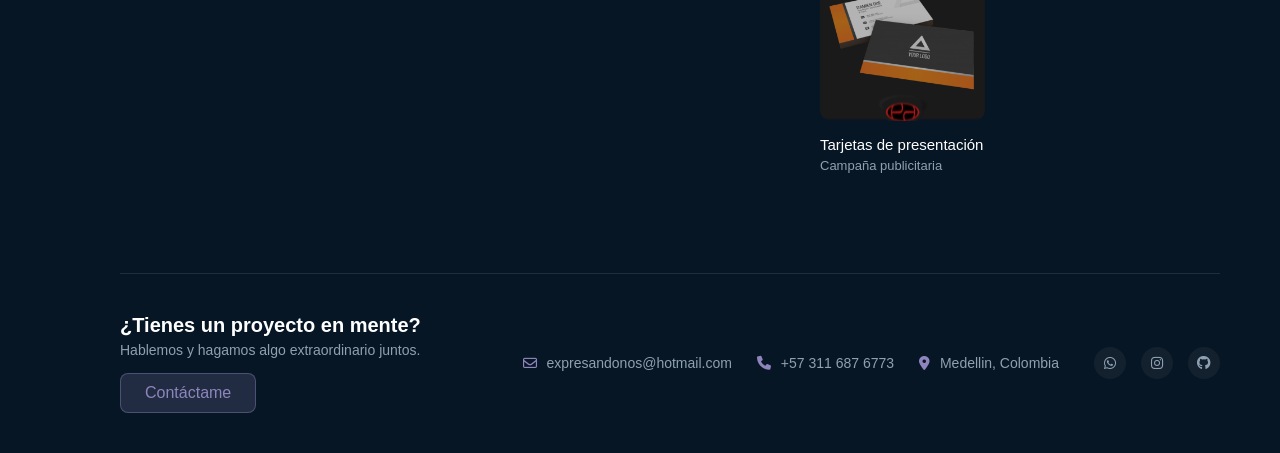
==== commit ca5b260a: "updated aesthetics" ====
--- a/index.html
+++ b/index.html
@@ -4,39 +4,45 @@
     <meta charset="UTF-8">
     <meta name="viewport" content="width=device-width, initial-scale=1.0">
     <title>Expresarte - Portafolio de Diseño</title>
-    <link rel="icon" type="image/x-icon" href="resources_expresarte/imagenes/logo.svg">
+    <link rel="icon" type="image/x-icon" href="resources_expresarte/imagenes/logo.png">
     <link rel="stylesheet" href="styles.css">
     <link rel="stylesheet" href="https://cdnjs.cloudflare.com/ajax/libs/font-awesome/6.0.0/css/all.min.css">
 </head>
 <body>
 
+    <!-- 
+    
+    Diria yo, sin animo de ofender que deberiamos quitar el boton "contactanos",gracias a la integracion de la pagina "contacto",
+    agregando en la pagina mencionada el boton de contacto directamente.
+    
+    
+    -->
     <aside class="sidebar">
         <div class="sidebar-top">
             <button class="menu-toggle"><i class="fa-solid fa-bars"></i></button>
             <button class="add-btn">+</button>
         </div>
         <div class="sidebar-bottom">
-            <a href="#"><i class="fa-brands fa-behance"></i></a>
-            <a href="#"><i class="fa-brands fa-instagram"></i></a>
+            <a href="resources_expresarte/aditions/Whatsapp_Link/index.html"><i class="fa-brands fa-whatsapp"></i></a>
+            <a href="https://www.instagram.com/expresarte.publicidad.y.papel?utm_source=qr&igsi=YTZpdWx2ejd6Y3B0" ><i class="fa-brands fa-instagram"></i></a>
             <div class="line"></div>
         </div>
     </aside>
 
     <main class="main-container">
-
         <header class="navbar">
             <div class="logo">
-                <span class="logo-icon"><img src="resources_expresarte/imagenes/logo.svg" alt="Logo expresarte"></span> 
+                <span class="logo-icon"><img src="resources_expresarte/imagenes/logo.png" alt="Logo expresarte"></span> 
             </div>
             <nav class="nav-links">
-                <a href="#" class="active">Inicio</a>
-                <a href="#">Servicios</a>
-                <a href="#">Contacto</a>
+                <a href="index.html" class="active">Inicio</a>
+                <a href="#" >Servicios</a>
+                <a href="Contacto.html" >Contacto</a>
             </nav>
             <nav>
-            <a href="#"class="btn-outline"><img src="resources_expresarte/imagenes/shopping-cart.svg" alt="Shopping-kart" style="height: 30px;width:30px;"></a>
-                <a href="#"class="btn-outline"><img src="resources_expresarte/imagenes/login.svg" alt="Login" style="height: 30px;width:30px;"></a>
-            <a href="resources_expresarte/aditions/FormWebToWhatsapp/index.html" target="_blank" class="btn-outline">Contáctanos</a>
+            <a href="#"class="btn-outline"><i class="fa-solid fa-cart-shopping"></i></a>
+                <a href="#"class="btn-outline"><i class="fa-solid fa-right-to-bracket"></i></a>
+            <a href="resources_expresarte/aditions/Whatsapp_Link/index.html"  class="btn-outline">Contáctame</a>
             </nav>
         </header>
 
@@ -45,8 +51,7 @@
                 <h1>Diseño que comunica, <span class="italic-text">inspira y transforma.</span></h1>
                 <p>Soy diseñador gráfico especializado en construir identidades visuales y piezas que conectan marcas con personas.</p>
                 <div class="hero-cta">
-                    <a href="#" class="btn-primary">Ver proyectos</a>
-                    <a href="#" class="btn-link">Mis servicios →</a>
+                    <a href="#" class="btn-primary">Ver servicios →</a>
                 </div>
             </div>
             <div class="hero-image-container" style=" padding-bottom: 600px;">
@@ -132,16 +137,16 @@
             <div class="footer-cta">
                 <h3>¿Tienes un proyecto en mente?</h3>
                 <p>Hablemos y hagamos algo extraordinario juntos.</p>
-                <a href="resources_expresarte/aditions/FormWebToWhatsapp/index.html" target="_blank" class="btn-primary-light">Contáctame</a>
+                <a href="resources_expresarte/aditions/Whatsapp_Link/index.html" class="btn-primary-light">Contáctame</a>
             </div>
             <div class="footer-info">
                 <span><i class="fa-regular fa-envelope"></i> expresandonos@hotmail.com</span>
                 <span><i class="fa-solid fa-phone"></i> +57 311 687 6773</span>
                 <span><i class="fa-solid fa-location-dot"></i> Medellin, Colombia</span>
                 <div class="footer-socials">
-                    <a href="resources_expresarte/aditions/FormWebToWhatsapp/index.html" target="_blank"><i class="fa-brands fa-whatsapp"></i></a>
+                    <a href="resources_expresarte/aditions/Whatsapp_Link/index.html"><i class="fa-brands fa-whatsapp"></i></a>
                     <a href="https://www.instagram.com/expresarte.publicidad.y.papel?utm_source=qr&igsi=YTZpdWx2ejd6Y3B0" target="_blank"><i class="fa-brands fa-instagram"></i></a>
-                    <a href="https://github.com/sberrio102o/expresarte.git" target="_blank"><i class="fa-brands fa-github"></i></a>
+                    <a href="https://github.com/sberrio102o/expresarte.git" ><i class="fa-brands fa-github" target="_blank"></i></a>
                 </div>
             </div>
         </footer>
--- a/styles.css
+++ b/styles.css
@@ -146,6 +146,20 @@
     transition: background 0.3s;
 }
 
+
+.btn-primary-contact {
+    background-color: var(--accent-purple);
+    color: var(--text-light);
+    padding: 24px 50px;
+    border-radius: 8px;
+    text-decoration: none;
+    font-weight: 500;
+    transition: backg;
+    font-family:'Times New Roman', Times, serif;
+    margin-bottom: 30px;
+}
+
+
 .btn-primary:hover {
     background-color: var(--accent-purple-hover);
 }
@@ -179,6 +193,12 @@
     margin-bottom: 20px;
 }
 
+.hero-text-contact h1 {
+    font-size: 20px;
+    font-weight: 400;
+    line-height: 1.2;
+    margin-bottom: 10px;
+}
 .italic-text {
     font-style: italic;
     color: var(--text-muted);
@@ -210,7 +230,7 @@
 
 .hero-shape-bg {
     display: flex ;
-    height: 700px ;
+    height: 470px ;
 
 }
 
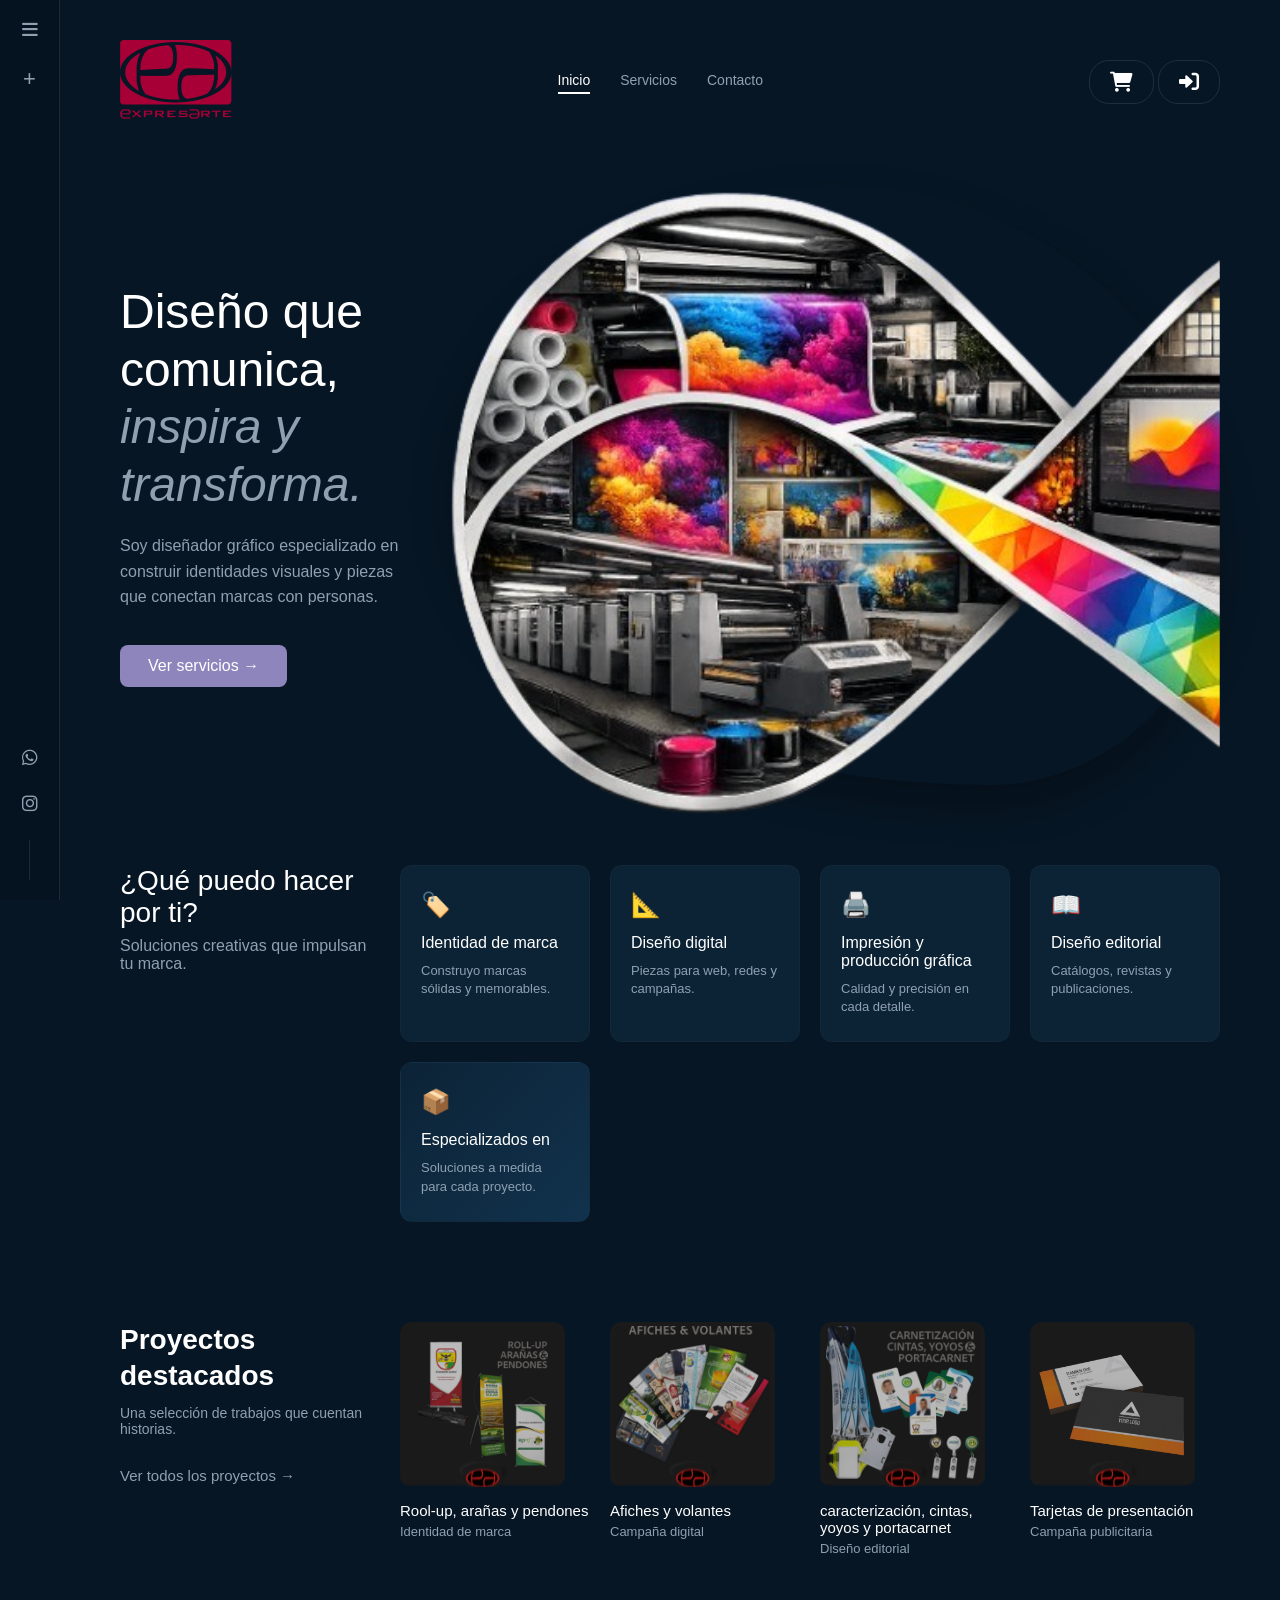
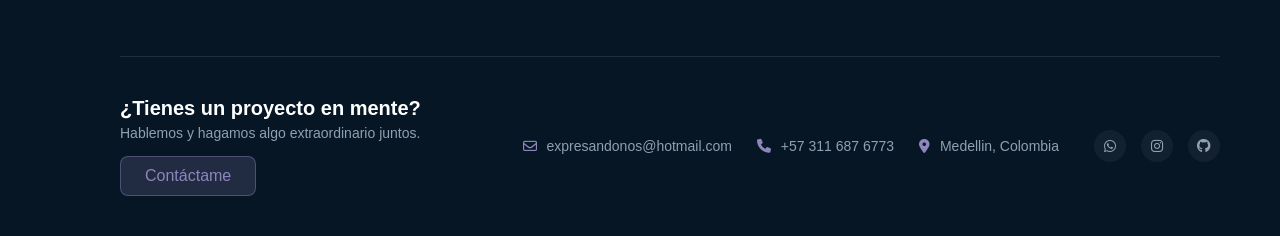
==== commit 33a91d40: "New pages added , 'services' and ' shopping page'" ====
--- a/index.html
+++ b/index.html
@@ -36,22 +36,23 @@
             </div>
             <nav class="nav-links">
                 <a href="index.html" class="active">Inicio</a>
-                <a href="#" >Servicios</a>
+                <a href="servicios.html" >Servicios</a>
                 <a href="Contacto.html" >Contacto</a>
             </nav>
             <nav>
-            <a href="#"class="btn-outline"><i class="fa-solid fa-cart-shopping"></i></a>
+            <a href="shopping.html"class="btn-outline"><i class="fa-solid fa-cart-shopping"></i></a>
                 <a href="#"class="btn-outline"><i class="fa-solid fa-right-to-bracket"></i></a>
-            <a href="resources_expresarte/aditions/Whatsapp_Link/index.html"  class="btn-outline">Contáctame</a>
             </nav>
         </header>
+
+        
 
         <section class="hero">
             <div class="hero-text">
                 <h1>Diseño que comunica, <span class="italic-text">inspira y transforma.</span></h1>
                 <p>Soy diseñador gráfico especializado en construir identidades visuales y piezas que conectan marcas con personas.</p>
                 <div class="hero-cta">
-                    <a href="#" class="btn-primary">Ver servicios →</a>
+                    <a href="servicios.html" class="btn-primary">Ver servicios →</a>
                 </div>
             </div>
             <div class="hero-image-container" style=" padding-bottom: 600px;">
@@ -102,7 +103,7 @@
             <div class="projects-grid">
                 <div class="project-card">
                     <div class="project-img bg-cruel-sea">
-                        <span class="mock-logo" ><img src="resources_expresarte/imagenes/roll_up.svg" alt=""></span>
+                        <span class="mock-logo" ><img src="resources_expresarte/imagenes/rollup_arañas_pendones.svg" alt=""></span>
                     </div>
                     <h3>Rool-up, arañas y pendones</h3>
                     <p>Identidad de marca</p>
@@ -121,6 +122,7 @@
                     </div>
                     <h3>caracterización, cintas, yoyos y portacarnet</h3>
                     <p>Diseño editorial</p>
+                    </div>
                 </div>
                 <div class="project-card">
                     <div class="project-card">
--- a/styles.css
+++ b/styles.css
@@ -75,7 +75,7 @@
     margin-left: 60px;
     width: calc(100% - 60px);
     padding: 40px 60px;
-    max-width: 1400px;
+   
     margin-right: auto;
 }
 
@@ -150,7 +150,7 @@
 .btn-primary-contact {
     background-color: var(--accent-purple);
     color: var(--text-light);
-    padding: 24px 50px;
+    padding: 50px 200px;
     border-radius: 8px;
     text-decoration: none;
     font-weight: 500;
@@ -198,6 +198,8 @@
     font-weight: 400;
     line-height: 1.2;
     margin-bottom: 10px;
+    
+
 }
 .italic-text {
     font-style: italic;
@@ -230,7 +232,7 @@
 
 .hero-shape-bg {
     display: flex ;
-    height: 470px ;
+    height: 647px ;
 
 }
 
@@ -302,6 +304,22 @@
     margin-bottom: 100px;
 }
 
+.projects-services{
+    display: grid;
+    /* grid-template-columns: 250px 2fr; */
+    gap: 30px;
+    margin-bottom: 100px;
+    
+}
+
+.projects-grid-services {
+    display: grid;
+    grid-template-columns: repeat(5, 1fr);
+    gap: 20px;
+}
+
+
+
 .section-title-side h2 {
     font-size: 28px;
     margin-bottom: 10px;
@@ -320,9 +338,28 @@
     gap: 20px;
 }
 
+/* Change the space between */
+
+.buy-function{
+    display: grid;
+    grid-template-columns: repeat(2, 1fr);
+    /* column-gap: -20px; */
+}
+
 .project-card {
     display: flex;
     flex-direction: column;
+}
+
+.car-card {
+    display: flex;
+    flex-direction: column;
+}
+
+.shopping-car{
+    display: grid;
+    grid-template-columns: repeat(2, 1fr);
+    /* column-gap: -20px; */
 }
 
 .project-img {
@@ -338,6 +375,7 @@
     transition: filter 0.3s;
 }
 
+
 .project-card:hover .project-img {
     filter: brightness(1.1);
 }
@@ -356,7 +394,26 @@
 /* Voy a dejar el fondo como "bg-square-base" por que si le cambio el nombre no da 
 PD:no se por que ptm */
 
-.bg-cruel-sea { background-image:url(resources_expresarte/imagenes/Cuadrado_base.svg); height: 165px;width:165px ; }
+.bg-cruel-sea { 
+    background-image:url(resources_expresarte/imagenes/Cuadrado_base.svg); 
+    height: 165px;width:165px ; 
+}
+
+
+.project-img1 {
+    height: 250px;
+    width: 250px;
+    border-radius: 12px;
+    margin-bottom: 15px;
+    display: flex;
+    align-items: center;
+    justify-content: center;
+    overflow: hidden;
+    background-size: cover;
+    background-position: center;
+    transition: filter 0.3s;
+    background-image: url(resources_expresarte/imagenes/Cuadrado_base.svg);
+}
 
 
 
@@ -367,6 +424,11 @@
     opacity: 0.7;
 }
 
+
+
+
+
+/* ------------------------------------------Footer styles--------------------------------------------- */
 .footer-banner {
     border-top: 1px solid var(--border-color);
     padding-top: 40px;
@@ -443,8 +505,29 @@
     color: var(--bg-dark);
 }
 
+
+.title-center {
+    text-align: center;
+    color:var (var(--text-light));
+    font-weight: bolder;
+    margin-bottom: 50px;
+    margin-top: 50px;
+}
+
+
+.btn-shopping {
+    background-color: var(--accent-purple);
+    color: var(--text-light);
+    padding: 12px 28px;
+    border-radius: 8px;
+    text-decoration: none;
+    font-weight: 500;
+    transition: background 0.3s;
+}
+
+/* ------------------------------------------Footer styles--------------------------------------------- */
 /* --- RESPONSIVE / ADAPTABILIDAD --- */
-@media (max-width: 1024px) {
+ @media (max-width: 1024px) {
     .hero { grid-template-columns: 1fr; text-align: center; }
     .hero-text p { margin-left: auto; margin-right: auto; }
     .hero-cta { justify-content: center; }
@@ -452,7 +535,7 @@
     .projects-grid { grid-template-columns: repeat(2, 1fr); }
     .footer-banner { flex-direction: column; text-align: center; }
     .footer-info { flex-direction: column; gap: 15px; }
-}
+} 
 
 @media (max-width: 600px) {
     .navbar { flex-direction: column; gap: 20px; }
@@ -460,3 +543,4 @@
     .projects-grid { grid-template-columns: 1fr; }
     .main-container { padding: 20px; }
 }
+
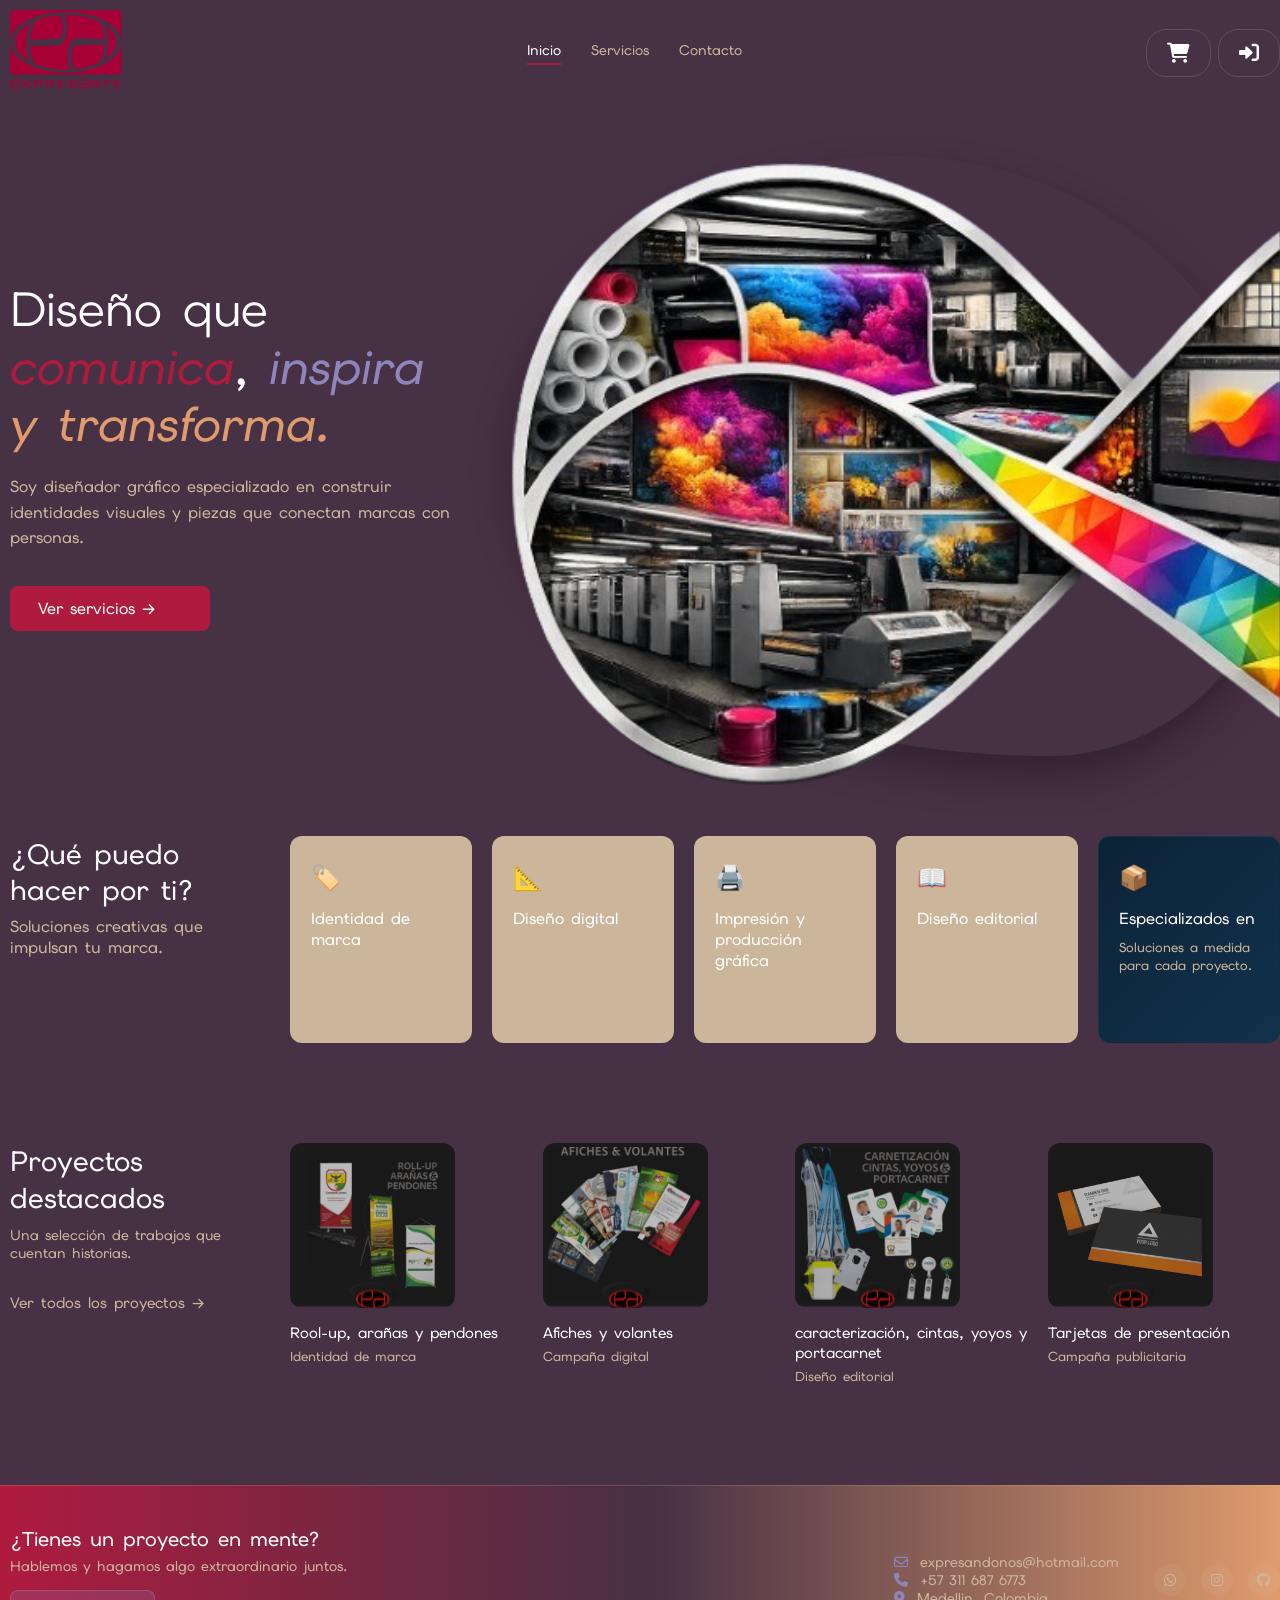
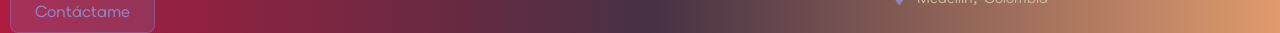
==== commit a42a5fcf: "New palette" ====
--- a/index.html
+++ b/index.html
@@ -7,6 +7,9 @@
     <link rel="icon" type="image/x-icon" href="resources_expresarte/imagenes/logo.png">
     <link rel="stylesheet" href="styles.css">
     <link rel="stylesheet" href="https://cdnjs.cloudflare.com/ajax/libs/font-awesome/6.0.0/css/all.min.css">
+    <link rel="preconnect" href="https://fonts.googleapis.com">
+<link rel="preconnect" href="https://fonts.gstatic.com" crossorigin>
+<link href="https://fonts.googleapis.com/css2?family=Elms+Sans:ital,wght@0,100..900;1,100..900&family=Ubuntu:ital,wght@0,300;0,400;0,500;0,700;1,300;1,400;1,500;1,700&display=swap" rel="stylesheet">
 </head>
 <body>
 
@@ -49,10 +52,10 @@
 
         <section class="hero">
             <div class="hero-text">
-                <h1>Diseño que comunica, <span class="italic-text">inspira y transforma.</span></h1>
+                <h1>Diseño que <span class="comunica">comunica</span>, <span class=" inspira">inspira </span> <span class=" transforma"> y transforma.</span></h1>
                 <p>Soy diseñador gráfico especializado en construir identidades visuales y piezas que conectan marcas con personas.</p>
                 <div class="hero-cta">
-                    <a href="servicios.html" class="btn-primary">Ver servicios →</a>
+                    <a href="servicios.html" >Ver servicios →</a>
                 </div>
             </div>
             <div class="hero-image-container" style=" padding-bottom: 600px;">
@@ -142,9 +145,11 @@
                 <a href="resources_expresarte/aditions/Whatsapp_Link/index.html" class="btn-primary-light">Contáctame</a>
             </div>
             <div class="footer-info">
-                <span><i class="fa-regular fa-envelope"></i> expresandonos@hotmail.com</span>
-                <span><i class="fa-solid fa-phone"></i> +57 311 687 6773</span>
-                <span><i class="fa-solid fa-location-dot"></i> Medellin, Colombia</span>
+                <ul>
+                    <li><span><i class="fa-regular fa-envelope"></i> expresandonos@hotmail.com</span></li>
+                    <li><span><i class="fa-solid fa-phone"></i> +57 311 687 6773</span></li>
+                    <li><span><i class="fa-solid fa-location-dot"></i> Medellin, Colombia</span></li>
+                </ul>
                 <div class="footer-socials">
                     <a href="resources_expresarte/aditions/Whatsapp_Link/index.html"><i class="fa-brands fa-whatsapp"></i></a>
                     <a href="https://www.instagram.com/expresarte.publicidad.y.papel?utm_source=qr&igsi=YTZpdWx2ejd6Y3B0" target="_blank"><i class="fa-brands fa-instagram"></i></a>
--- a/styles.css
+++ b/styles.css
@@ -1,35 +1,56 @@
-
 :root {
-    --bg-dark: #071624;
-    --bg-card: #0c2336;
-    --text-light: #ffffff;
-    --text-muted: #8fa0b0;
+    /* Fondos */
+    --bg-dark: #473144;          /* Vintage Grape */
+    --bg-dark-secondary: #2a1c28;
+    --bg-card: #CCB69B;          /* Khaki Beige */
+    --bg-card-light: #EFC69B;    /* Peach Glow */
+
+    /* Textos */
+    --text-light: #FFFFFF;
+    --text-dark: #1A1418;
+    --text-muted: #CCB69B;
     --accent-purple: #8e85bc;
-    --accent-purple-hover: #776ea3;
-    --border-color: rgba(255, 255, 255, 0.1);
-}
+
+    /* Colores principales */
+    --accent-red: #AF1B3F;       /* Cherry Rose */
+    --accent-red-hover: #8F1533;
+    --accent-peach: #EFC69B;     /* Peach Glow */
+    --accent-bronze: #DF9B6D;    /* Light Bronze */
+
+    /* Bordes */
+    --border-color: rgba(239, 198, 155, 0.18);
+    --border-light: rgba(255, 255, 255, 0.12);
+
+    /* Sombras */
+    --shadow: 0 10px 30px rgba(0, 0, 0, 0.25);
+}
+
 
 * {
     margin: 0;
     padding: 0;
     box-sizing: border-box;
-    font-family: 'Segoe UI', Tahoma, Geneva, Verdana, sans-serif;
+    font-family: "Elms Sans", sans-serif;
+    font-optical-sizing: auto;
+    font-weight: 500;
+    font-style: normal
 }
 
 body {
-    background-color: var(--bg-dark);
-    color: var(--text-light);
+  
     display: flex;
     min-height: 100vh;
     overflow-x: hidden;
+    background: var(--bg-dark);
+    color: var(--text-light);
 }
 
 
 .sidebar {
+    display: none;
     width: 60px;
     background-color: rgba(5, 15, 26, 0.5);
     border-right: 1px solid var(--border-color);
-    display: flex;
     flex-direction: column;
     justify-content: space-between;
     align-items: center;
@@ -37,6 +58,7 @@
     position: fixed;
     height: 100vh;
     z-index: 10;
+    
 }
 
 .sidebar-top, .sidebar-bottom {
@@ -44,7 +66,9 @@
     flex-direction: column;
     align-items: center;
     gap: 25px;
-}
+
+}
+
 
 .sidebar button, .sidebar a {
     background: none;
@@ -72,11 +96,7 @@
 
 
 .main-container {
-    margin-left: 60px;
-    width: calc(100% - 60px);
-    padding: 40px 60px;
-   
-    margin-right: auto;
+
 }
 
 
@@ -85,6 +105,8 @@
     justify-content: space-between;
     align-items: center;
     margin-bottom: 60px;
+    padding-left: 10px;
+    padding-top: 10px;
 }
 
 .logo {
@@ -114,7 +136,7 @@
 
 .nav-links a:hover, .nav-links a.active {
     color: var(--text-light);
-    border-bottom: 2px solid var(--text-light);
+    border-bottom: 2px solid var(--accent-red);
     padding-bottom: 4px;
 }
 
@@ -136,27 +158,15 @@
     background-color: rgba(255, 255, 255, 0.05);
 }
 
-.btn-primary {
-    background-color: var(--accent-purple);
-    color: var(--text-light);
-    padding: 12px 28px;
-    border-radius: 8px;
-    text-decoration: none;
-    font-weight: 500;
-    transition: background 0.3s;
-}
+
 
 
 .btn-primary-contact {
-    background-color: var(--accent-purple);
-    color: var(--text-light);
-    padding: 50px 200px;
-    border-radius: 8px;
-    text-decoration: none;
-    font-weight: 500;
-    transition: backg;
-    font-family:'Times New Roman', Times, serif;
+    width: 230px;
+    height: 70px;
     margin-bottom: 30px;
+    font-size: 25px;
+    text-align: center;
 }
 
 
@@ -184,6 +194,7 @@
     gap: 40px;
     align-items: center;
     margin-bottom: 80px;
+    margin-left: 10px;
 }
 
 .hero-text h1 {
@@ -201,9 +212,22 @@
     
 
 }
+.comunica{
+    color: var(--accent-red);
+    font-style: italic;
+}
+.inspira{
+    color: var(--accent-purple);
+    font-style: italic;
+}
+.transforma{
+    color: var(--accent-bronze);
+    font-style: italic;
+}
+
 .italic-text {
-    font-style: italic;
-    color: var(--text-muted);
+    
+    
 }
 
 .hero-text p {
@@ -214,10 +238,20 @@
     max-width: 450px;
 }
 
-.hero-cta {
+.hero-cta a {
     display: flex;
     align-items: center;
     gap: 25px;
+    background-color: var(--accent-red);
+    border-radius: 15px;
+    width: 200px;
+    color: var(--text-light);
+    padding: 12px 28px;
+    border-radius: 8px;
+    text-decoration: none;
+    font-weight: 500;
+    transition: background 0.3s;
+
 }
 
 
@@ -253,6 +287,7 @@
     grid-template-columns: 250px 1fr;
     gap: 30px;
     margin-bottom: 100px;
+    margin-left: 10px;
 }
 
 .services-grid {
@@ -302,6 +337,7 @@
     grid-template-columns: 250px 1fr;
     gap: 30px;
     margin-bottom: 100px;
+    margin-left: 10px;
 }
 
 .projects-services{
@@ -437,17 +473,22 @@
     align-items: center;
     flex-wrap: wrap;
     gap: 30px;
+    background: #AF1B3F;
+    background: linear-gradient(90deg, rgba(175, 27, 63, 1) 0%, rgba(71, 49, 68, 1) 51%, rgba(223, 155, 109, 1) 100%);   
+    text-decoration: none; 
 }
 
 .footer-cta h3 {
     font-size: 20px;
     margin-bottom: 5px;
+    margin-left: 10px;
 }
 
 .footer-cta p {
     color: var(--text-muted);
     font-size: 14px;
     margin-bottom: 15px;
+    margin-left: 10px;
 }
 
 .btn-primary-light {
@@ -460,6 +501,7 @@
     font-weight: 500;
     border: 1px solid rgba(142, 133, 188, 0.4);
     transition: all 0.3s;
+    margin-left: 10px;
 }
 
 .btn-primary-light:hover {
@@ -475,9 +517,15 @@
     font-size: 14px;
 }
 
-.footer-info span i {
+
+
+.footer-info span i  {
     margin-right: 6px;
     color: var(--accent-purple);
+}
+
+.footer-info li  {
+    list-style-type: none;
 }
 
 .footer-socials {
